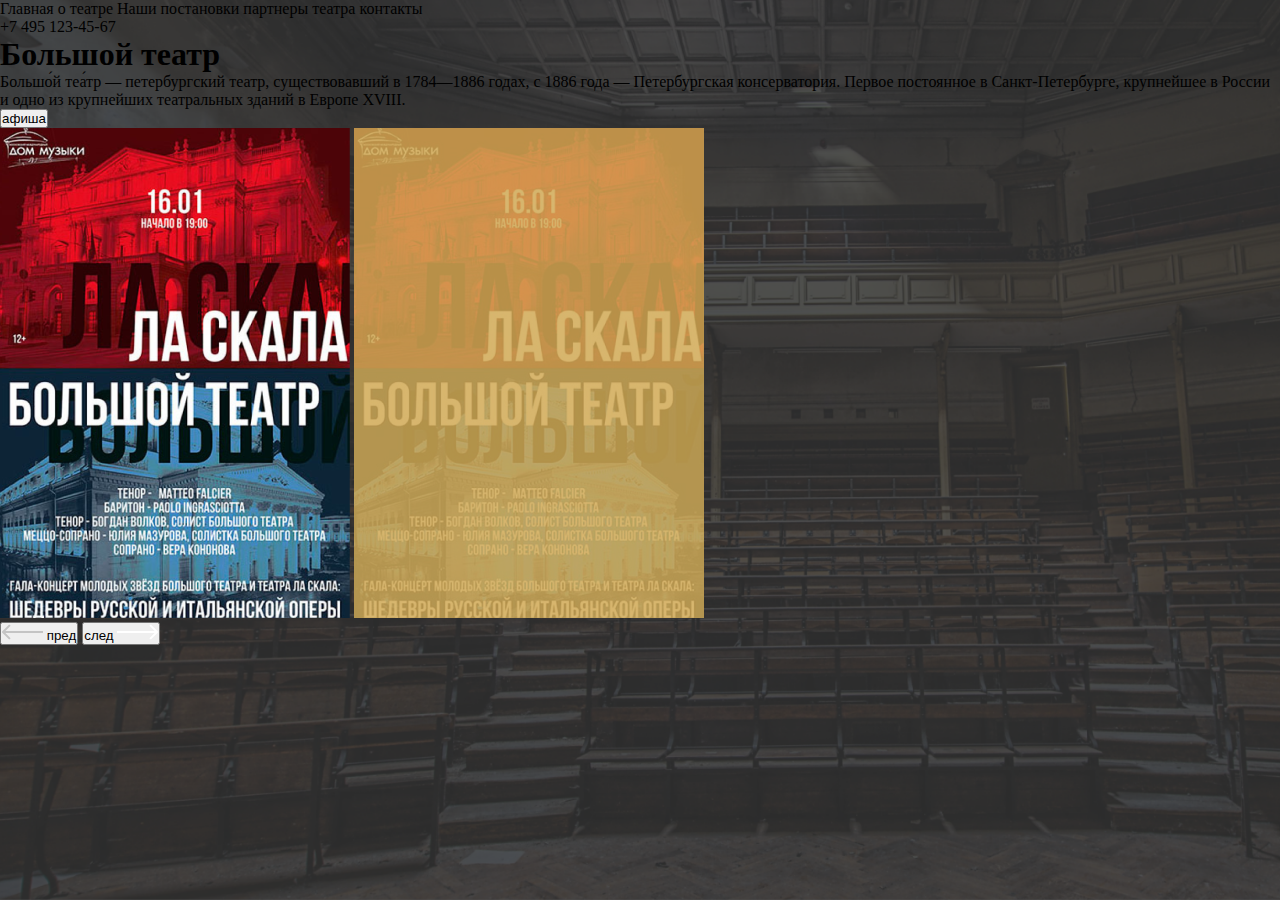
==== index.html @ 5b493afe "Started work on site on landing page" ====
<!DOCTYPE html>
<html lang="en">

<head>
    <meta charset="UTF-8">
    <meta http-equiv="X-UA-Compatible" content="IE=edge">
    <meta name="viewport" content="width=device-width, initial-scale=1.0">
    <title>Bolshoi Theatre</title>
    <link rel="stylesheet" href="style.css">
</head>

<body>
    <main class="landing">
        <!-- <aside>trasufx</aside> -->
        <header class="landing__header">
            <div class="menu">
                <a href="#" class="menu__link">Главная</a>
                <a href="#" class="menu__link">о театре</a>
                <a href="#" class="menu__link">Наши постановки</a>
                <a href="#" class="menu__link">партнеры театра</a>
                <a href="#" class="menu__link">контакты</a>
            </div>
            <div class="phone">+7 495 123-45-67</div>
        </header>
        <section class="landing__content">
            <div class="landing__about">
                <h1 class="landing__title">Большой театр</h1>
                <p class="landing__text">Большо́й теа́тр — петербургский театр, существовавший в 1784—1886 годах, с 1886
                    года — Петербургская консерватория. Первое постоянное в Санкт-Петербурге, крупнейшее в России и одно
                    из крупнейших театральных зданий в Европе XVIII.</p>
                <button class="landing__button">афиша</button>
            </div>
            <div class="landing__slider">
                <img src="img/landing/broshure.png" alt="Изображена брошюра или анонс оперы" class="landing__broshure">
                <img src="img/landing/broshure__back.png"
                    alt="Задний фон брошюры в заливке желтого цвета, видно только правый и нижний край изображения"
                    class="landing__broshure-back">
                <div class="landing__pagination">
                    <button class="landing__pagination_left"><svg width="41" height="16" viewBox="0 0 41 16" fill="none" xmlns="http://www.w3.org/2000/svg">
                        <path d="M0.292892 7.2929C-0.0976296 7.68342 -0.0976295 8.31659 0.292893 8.70711L6.65685 15.0711C7.04738 15.4616 7.68054 15.4616 8.07107 15.0711C8.46159 14.6805 8.46159 14.0474 8.07107 13.6569L2.41422 8L8.07107 2.34315C8.46159 1.95262 8.46159 1.31946 8.07107 0.928935C7.68054 0.538411 7.04738 0.538411 6.65685 0.928935L0.292892 7.2929ZM41 7L1 7L1 9L41 9L41 7Z" fill="#C4C4C4"/>
                        </svg> пред
                        </button>
                    <button class="landing__pagination_right"> след <svg width="41" height="16" viewBox="0 0 41 16" fill="none" xmlns="http://www.w3.org/2000/svg">
                        <path d="M40.7071 8.70711C41.0976 8.31659 41.0976 7.68342 40.7071 7.2929L34.3431 0.928938C33.9526 0.538414 33.3195 0.538414 32.9289 0.928938C32.5384 1.31946 32.5384 1.95263 32.9289 2.34315L38.5858 8.00001L32.9289 13.6569C32.5384 14.0474 32.5384 14.6805 32.9289 15.0711C33.3195 15.4616 33.9526 15.4616 34.3431 15.0711L40.7071 8.70711ZM-1.74846e-07 9L40 9.00001L40 7.00001L1.74846e-07 7L-1.74846e-07 9Z" fill="white"/>
                        </svg>
                        </button>
                </div>
            </div>
        </section>
    </main>
</body>

</html>
---- style.css ----
* {
  margin: 0;
  padding: 0;
}

a {
  color: unset;
  text-decoration: none;
}

.landing {
  background-image: url(img/landing/background.png);
  background-repeat: no-repeat;
  background-size: cover;
  height: 100vh;
}/*# sourceMappingURL=style.css.map */
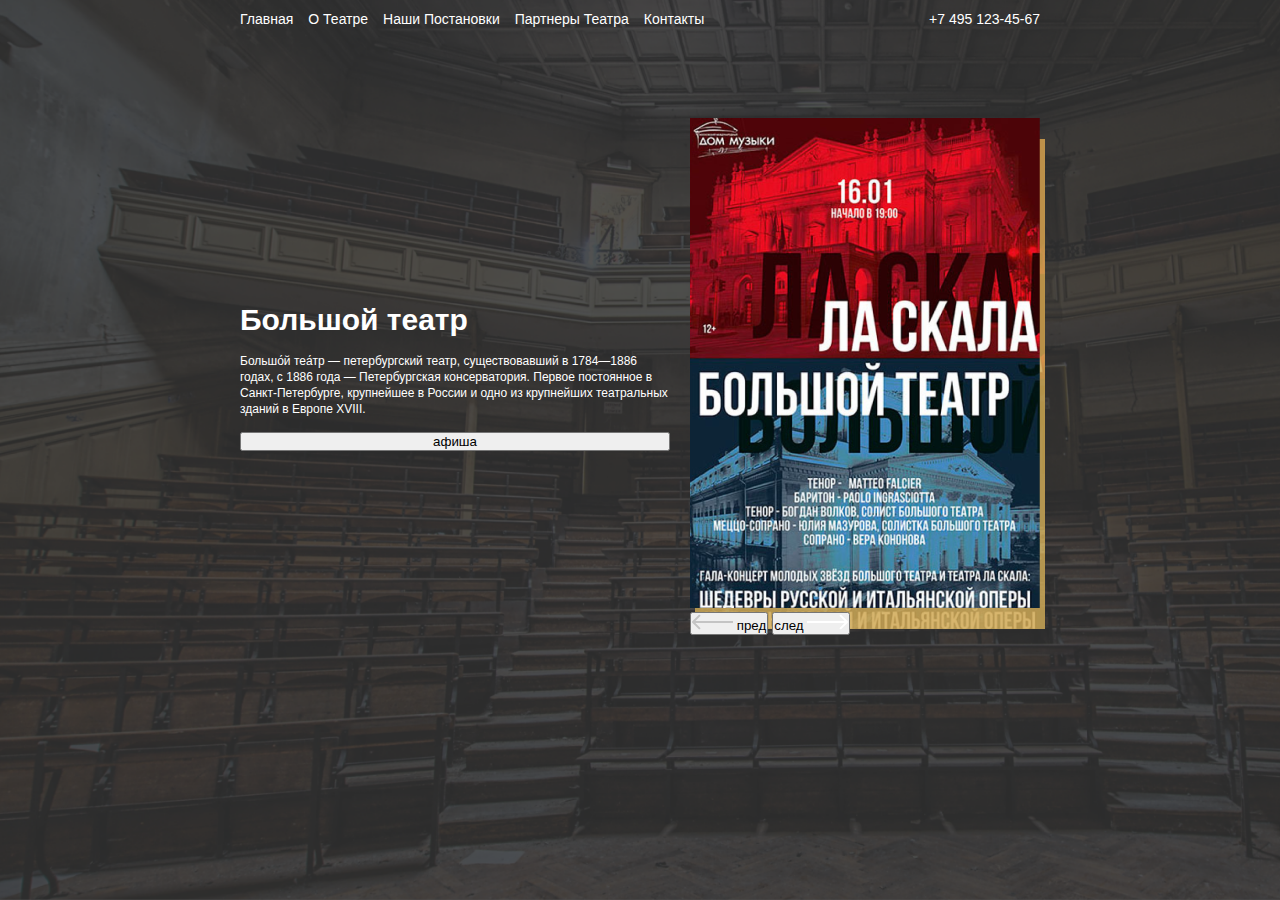
==== commit 5d3847f7: "Worked on plane" ====
--- a/index.html
+++ b/index.html
@@ -12,7 +12,7 @@
 <body>
     <main class="landing">
         <!-- <aside>trasufx</aside> -->
-        <header class="landing__header">
+        <header class="landing__header center">
             <div class="menu">
                 <a href="#" class="menu__link">Главная</a>
                 <a href="#" class="menu__link">о театре</a>
@@ -22,7 +22,7 @@
             </div>
             <div class="phone">+7 495 123-45-67</div>
         </header>
-        <section class="landing__content">
+        <section class="landing__content center">
             <div class="landing__about">
                 <h1 class="landing__title">Большой театр</h1>
                 <p class="landing__text">Большо́й теа́тр — петербургский театр, существовавший в 1784—1886 годах, с 1886
--- a/style.css
+++ b/style.css
@@ -8,9 +8,75 @@
   text-decoration: none;
 }
 
+.center {
+  padding-left: calc(50% - 400px);
+  padding-right: calc(50% - 400px);
+}
+
 .landing {
   background-image: url(img/landing/background.png);
   background-repeat: no-repeat;
   background-size: cover;
   height: 100vh;
+}
+.landing__header {
+  display: flex;
+  flex-direction: row;
+  justify-content: space-between;
+  padding-top: 10px;
+}
+.landing__content {
+  display: flex;
+  flex-direction: row;
+  padding-top: 10vh;
+  justify-content: space-around;
+  align-items: center;
+  gap: 20px;
+}
+.landing__about {
+  display: flex;
+  flex-direction: column;
+  gap: 15px;
+}
+.landing__title {
+  font-family: "Segoe UI", Tahoma, Geneva, Verdana, sans-serif;
+  font-size: 30px;
+  line-height: 36px;
+  color: #FFFFFF;
+}
+.landing__text {
+  font-family: "Segoe UI", Tahoma, Geneva, Verdana, sans-serif;
+  font-size: 12px;
+  line-height: 16px;
+  color: #FFFFFF;
+}
+.landing__slider {
+  position: relative;
+  z-index: 1;
+}
+.landing__broshure-back {
+  position: absolute;
+  top: 4%;
+  left: 1.5%;
+  z-index: -1;
+}
+
+.menu {
+  display: flex;
+  flex-direction: row;
+  gap: 15px;
+}
+.menu__link {
+  font-family: "Segoe UI", Tahoma, Geneva, Verdana, sans-serif;
+  font-size: 14px;
+  line-height: 18px;
+  color: #FFFFFF;
+  text-transform: capitalize;
+}
+
+.phone {
+  font-family: "Segoe UI", Tahoma, Geneva, Verdana, sans-serif;
+  font-size: 14px;
+  line-height: 18px;
+  color: #FFFFFF;
 }/*# sourceMappingURL=style.css.map */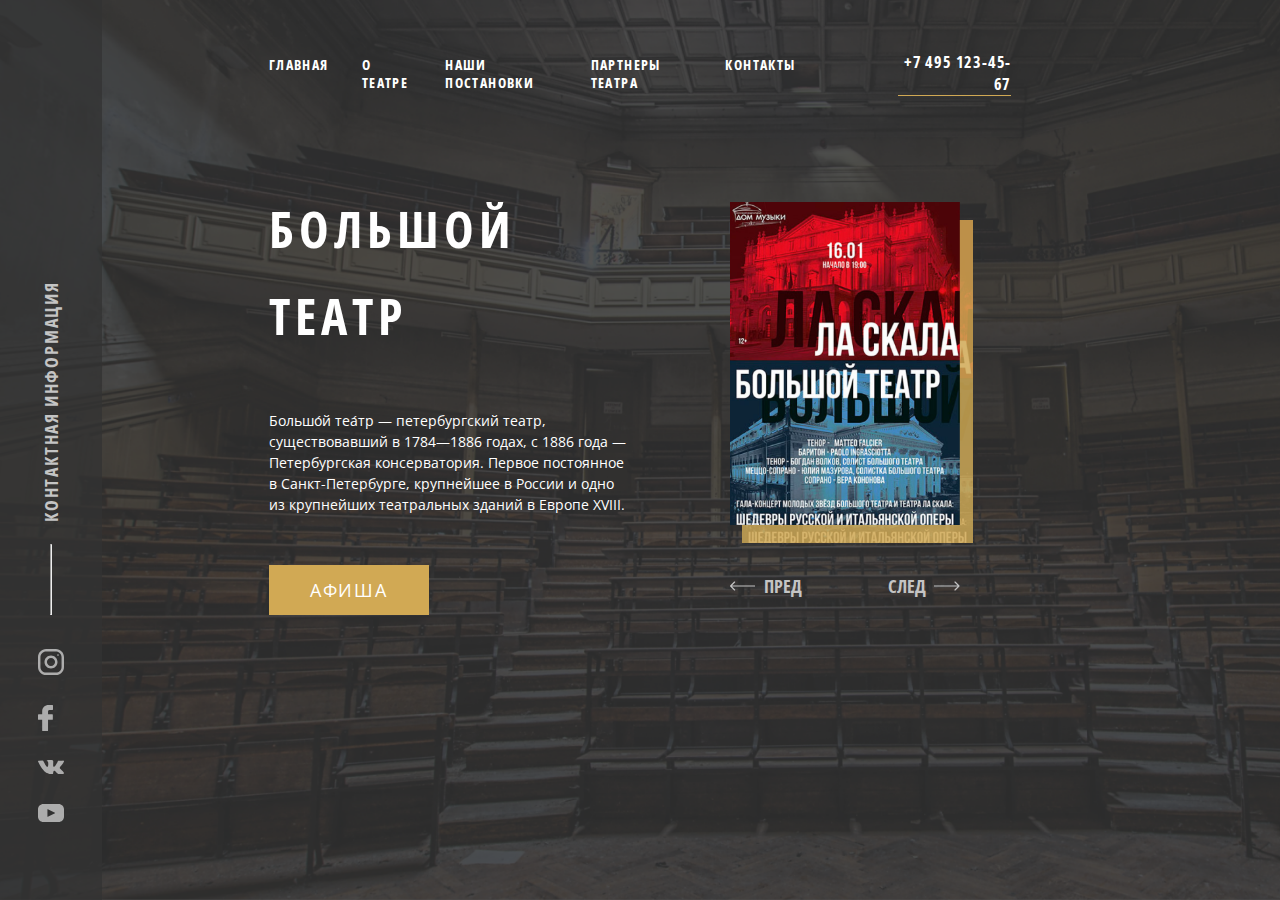
==== commit 507296ad: "Landing is done" ====
--- a/index.html
+++ b/index.html
@@ -7,46 +7,106 @@
     <meta name="viewport" content="width=device-width, initial-scale=1.0">
     <title>Bolshoi Theatre</title>
     <link rel="stylesheet" href="style.css">
+    <link rel="stylesheet" href="fonts/stylesheet.css">
 </head>
 
 <body>
     <main class="landing">
-        <!-- <aside>trasufx</aside> -->
-        <header class="landing__header center">
-            <div class="menu">
-                <a href="#" class="menu__link">Главная</a>
-                <a href="#" class="menu__link">о театре</a>
-                <a href="#" class="menu__link">Наши постановки</a>
-                <a href="#" class="menu__link">партнеры театра</a>
-                <a href="#" class="menu__link">контакты</a>
+        <aside class="landing__panel">
+            <div class="landing__aside-content">
+                <div class="landing__social">
+                    <a href="#" class="landing__network"><svg width="26" height="18" viewBox="0 0 26 18" fill="none"
+                            xmlns="http://www.w3.org/2000/svg">
+                            <path
+                                d="M20.6001 0H5.39987C2.4176 0 0 2.36527 0 5.28298V12.717C0 15.6347 2.4176 18 5.39987 18H20.6001C23.5824 18 26 15.6347 26 12.717V5.28298C26 2.36527 23.5824 0 20.6001 0ZM16.9482 9.36169L9.83858 12.6792C9.64914 12.7676 9.43031 12.6324 9.43031 12.4271V5.5848C9.43031 5.37656 9.65489 5.24159 9.84473 5.33573L16.9544 8.86056C17.1658 8.96535 17.1621 9.26193 16.9482 9.36169Z"
+                                fill="white" fill-opacity="0.6" />
+                        </svg>
+                    </a>
+                    <a href="#" class="landing__network"><svg width="26" height="14" viewBox="0 0 26 14" fill="none"
+                            xmlns="http://www.w3.org/2000/svg">
+                            <path
+                                d="M25.8621 12.6435C25.8306 12.5795 25.8013 12.5264 25.774 12.4838C25.3229 11.7171 24.4609 10.7759 23.1884 9.66014L23.1615 9.63459L23.1481 9.62206L23.1345 9.60922H23.1208C22.5433 9.08965 22.1776 8.7403 22.0245 8.56144C21.7442 8.22073 21.6815 7.87586 21.8346 7.52642C21.9428 7.26241 22.3492 6.70485 23.053 5.85298C23.4231 5.40152 23.7163 5.03968 23.9328 4.76708C25.4942 2.80801 26.1711 1.55614 25.9634 1.01098L25.8828 0.883578C25.8286 0.80688 25.6887 0.736714 25.4634 0.672725C25.2375 0.608869 24.9488 0.598309 24.5967 0.640865L20.6981 0.666281C20.635 0.64516 20.5448 0.647129 20.4273 0.672725C20.31 0.698321 20.2513 0.711164 20.2513 0.711164L20.1834 0.743158L20.1295 0.781597C20.0844 0.807014 20.0348 0.851717 19.9806 0.915617C19.9267 0.979294 19.8816 1.05402 19.8455 1.13918C19.4211 2.16977 18.9385 3.12796 18.3969 4.0137C18.063 4.54186 17.7563 4.99959 17.4762 5.38715C17.1965 5.77458 16.9619 6.06003 16.7725 6.243C16.5828 6.42616 16.4117 6.57289 16.2579 6.68373C16.1045 6.79461 15.9873 6.84146 15.9062 6.82432C15.8249 6.80719 15.7483 6.79018 15.6758 6.77318C15.5495 6.69648 15.448 6.59217 15.3714 6.46017C15.2945 6.32816 15.2427 6.16201 15.2156 5.96185C15.1887 5.76156 15.1728 5.58928 15.1682 5.44443C15.164 5.29976 15.1659 5.09513 15.1751 4.83111C15.1845 4.56697 15.1887 4.38824 15.1887 4.29454C15.1887 3.97083 15.1954 3.61952 15.2088 3.2405C15.2225 2.86148 15.2335 2.56118 15.2428 2.33995C15.252 2.11849 15.2562 1.88419 15.2562 1.63718C15.2562 1.39017 15.2403 1.19646 15.2088 1.05586C15.1777 0.915438 15.13 0.779136 15.067 0.646995C15.0037 0.514988 14.9111 0.412873 14.7895 0.340381C14.6677 0.267979 14.5163 0.210523 14.3361 0.167833C13.8577 0.0656732 13.2486 0.0104095 12.5084 0.00181783C10.8299 -0.0151864 9.75134 0.0871074 9.27303 0.308565C9.08351 0.402133 8.91202 0.529978 8.75868 0.691698C8.59619 0.879147 8.57353 0.981442 8.69083 0.998267C9.23239 1.07483 9.61578 1.25798 9.84143 1.54755L9.92274 1.70099C9.98599 1.8117 10.0491 2.00769 10.1124 2.28871C10.1755 2.56973 10.2162 2.88059 10.2341 3.22112C10.2792 3.84299 10.2792 4.37531 10.2341 4.81814C10.1889 5.26114 10.1463 5.60602 10.1055 5.85302C10.0648 6.10003 10.0039 6.30019 9.92274 6.45345C9.84143 6.60676 9.78733 6.70046 9.76021 6.73447C9.73314 6.76848 9.71057 6.78991 9.69264 6.79833C9.57534 6.84075 9.45334 6.86236 9.32708 6.86236C9.20063 6.86236 9.04729 6.80267 8.86683 6.68337C8.68642 6.56407 8.49918 6.4002 8.30511 6.1915C8.11105 5.98275 7.89218 5.69104 7.64843 5.31632C7.40486 4.9416 7.15214 4.49873 6.89042 3.9877L6.67388 3.6171C6.53851 3.37868 6.35359 3.03153 6.11894 2.57595C5.88415 2.12019 5.67661 1.67933 5.4962 1.25346C5.42409 1.07461 5.31575 0.938439 5.17137 0.844737L5.10361 0.806298C5.05857 0.772289 4.98626 0.736177 4.88707 0.697694C4.78774 0.659256 4.68409 0.631691 4.57571 0.614731L0.866541 0.640148C0.487513 0.640148 0.230338 0.721187 0.0949232 0.88304L0.0407288 0.959604C0.0136553 1.00225 0 1.07036 0 1.1641C0 1.25781 0.0270735 1.37281 0.0812679 1.50898C0.622738 2.71001 1.21157 3.86832 1.84778 4.98406C2.48398 6.09981 3.03683 6.99857 3.50599 7.67955C3.97525 8.36102 4.45357 9.00418 4.94094 9.60873C5.42831 10.2135 5.75091 10.6011 5.90875 10.7713C6.06679 10.9419 6.19092 11.0694 6.28115 11.1546L6.61964 11.4612C6.83622 11.6656 7.15428 11.9105 7.57394 12.1957C7.9937 12.4812 8.4584 12.7622 8.9683 13.0392C9.47828 13.3158 10.0716 13.5415 10.7485 13.7161C11.4253 13.8908 12.0841 13.961 12.7249 13.9271H14.2817C14.5975 13.9014 14.8367 13.8077 14.9992 13.646L15.0531 13.5819C15.0893 13.5311 15.1232 13.4521 15.1545 13.3459C15.1862 13.2394 15.2019 13.1221 15.2019 12.9945C15.1927 12.6284 15.2222 12.2984 15.2897 12.0045C15.3572 11.7108 15.4341 11.4894 15.5201 11.3402C15.6061 11.1912 15.7031 11.0655 15.8111 10.9635C15.9193 10.8614 15.9964 10.7995 16.0416 10.7782C16.0865 10.7567 16.1224 10.7422 16.1495 10.7335C16.3661 10.6654 16.621 10.7313 16.9146 10.9317C17.2079 11.1318 17.4831 11.379 17.7404 11.6727C17.9977 11.9667 18.3067 12.2965 18.6676 12.6627C19.0288 13.029 19.3446 13.3013 19.6152 13.4804L19.8858 13.6337C20.0666 13.736 20.3012 13.8297 20.5901 13.9149C20.8784 14 21.131 14.0213 21.3479 13.9787L24.8133 13.9277C25.1561 13.9277 25.4228 13.8742 25.612 13.7679C25.8015 13.6614 25.9141 13.5441 25.9504 13.4166C25.9867 13.2888 25.9886 13.144 25.9573 12.982C25.9252 12.8204 25.8936 12.7074 25.8621 12.6435Z"
+                                fill="white" fill-opacity="0.6" />
+                        </svg>
+                    </a>
+                    <a href="#" class="landing__network"><svg width="15" height="26" viewBox="0 0 15 26" fill="none"
+                            xmlns="http://www.w3.org/2000/svg">
+                            <path
+                                d="M14.4351 0.00540974L10.8373 0C6.7953 0 4.18317 2.51147 4.18317 6.39863V9.34883H0.565722C0.253132 9.34883 0 9.58632 0 9.87926V14.1538C0 14.4467 0.253421 14.6839 0.565722 14.6839H4.18317V25.4698C4.18317 25.7628 4.4363 26 4.74889 26H9.46863C9.78122 26 10.0343 25.7625 10.0343 25.4698V14.6839H14.264C14.5766 14.6839 14.8297 14.4467 14.8297 14.1538L14.8314 9.87926C14.8314 9.73861 14.7717 9.6039 14.6658 9.50436C14.5598 9.40483 14.4155 9.34883 14.2654 9.34883H10.0343V6.84791C10.0343 5.64587 10.34 5.03565 12.0109 5.03565L14.4346 5.03484C14.7469 5.03484 15 4.79735 15 4.50469V0.535564C15 0.243168 14.7472 0.00595071 14.4351 0.00540974Z"
+                                fill="white" fill-opacity="0.6" />
+                        </svg>
+                    </a>
+                    <a href="#" class="landing__network"><svg width="26" height="26" viewBox="0 0 26 26" fill="none"
+                            xmlns="http://www.w3.org/2000/svg">
+                            <g clip-path="url(#clip0_94482_34)">
+                                <path
+                                    d="M17.875 0H8.125C3.63838 0 0 3.63838 0 8.125V17.875C0 22.3616 3.63838 26 8.125 26H17.875C22.3616 26 26 22.3616 26 17.875V8.125C26 3.63838 22.3616 0 17.875 0ZM23.5625 17.875C23.5625 21.0112 21.0112 23.5625 17.875 23.5625H8.125C4.98875 23.5625 2.4375 21.0112 2.4375 17.875V8.125C2.4375 4.98875 4.98875 2.4375 8.125 2.4375H17.875C21.0112 2.4375 23.5625 4.98875 23.5625 8.125V17.875Z"
+                                    fill="#FFFFFF" fill-opacity="0.6" />
+                                <path
+                                    d="M13 6.5C9.41037 6.5 6.5 9.41037 6.5 13C6.5 16.5896 9.41037 19.5 13 19.5C16.5896 19.5 19.5 16.5896 19.5 13C19.5 9.41037 16.5896 6.5 13 6.5ZM13 17.0625C10.7607 17.0625 8.9375 15.2393 8.9375 13C8.9375 10.7591 10.7607 8.9375 13 8.9375C15.2393 8.9375 17.0625 10.7591 17.0625 13C17.0625 15.2393 15.2393 17.0625 13 17.0625Z"
+                                    fill="#FFFFFF" fill-opacity="0.6" />
+                                <path
+                                    d="M19.9853 6.87891C20.4636 6.87891 20.8514 6.49114 20.8514 6.01279C20.8514 5.53444 20.4636 5.14667 19.9853 5.14667C19.5069 5.14667 19.1191 5.53444 19.1191 6.01279C19.1191 6.49114 19.5069 6.87891 19.9853 6.87891Z"
+                                    fill="#FFFFFF" fill-opacity="0.6" />
+                            </g>
+                            <defs>
+                                <clipPath id="clip0_94482_34">
+                                    <rect width="26" height="26" fill="white" />
+                                </clipPath>
+                            </defs>
+                        </svg>
+                    </a>
+                </div>
+                <hr class="landing__line">
+                <p class="landing__aside-text">контактная информация</p>
             </div>
-            <div class="phone">+7 495 123-45-67</div>
-        </header>
-        <section class="landing__content center">
-            <div class="landing__about">
-                <h1 class="landing__title">Большой театр</h1>
-                <p class="landing__text">Большо́й теа́тр — петербургский театр, существовавший в 1784—1886 годах, с 1886
-                    года — Петербургская консерватория. Первое постоянное в Санкт-Петербурге, крупнейшее в России и одно
-                    из крупнейших театральных зданий в Европе XVIII.</p>
-                <button class="landing__button">афиша</button>
-            </div>
-            <div class="landing__slider">
-                <img src="img/landing/broshure.png" alt="Изображена брошюра или анонс оперы" class="landing__broshure">
-                <img src="img/landing/broshure__back.png"
-                    alt="Задний фон брошюры в заливке желтого цвета, видно только правый и нижний край изображения"
-                    class="landing__broshure-back">
-                <div class="landing__pagination">
-                    <button class="landing__pagination_left"><svg width="41" height="16" viewBox="0 0 41 16" fill="none" xmlns="http://www.w3.org/2000/svg">
-                        <path d="M0.292892 7.2929C-0.0976296 7.68342 -0.0976295 8.31659 0.292893 8.70711L6.65685 15.0711C7.04738 15.4616 7.68054 15.4616 8.07107 15.0711C8.46159 14.6805 8.46159 14.0474 8.07107 13.6569L2.41422 8L8.07107 2.34315C8.46159 1.95262 8.46159 1.31946 8.07107 0.928935C7.68054 0.538411 7.04738 0.538411 6.65685 0.928935L0.292892 7.2929ZM41 7L1 7L1 9L41 9L41 7Z" fill="#C4C4C4"/>
-                        </svg> пред
+        </aside>
+        <div class="landing__box center">
+            <header class="landing__header">
+                <div class="menu">
+                    <a href="#" class="menu__link">Главная</a>
+                    <a href="#" class="menu__link">о театре</a>
+                    <a href="#" class="menu__link">Наши постановки</a>
+                    <a href="#" class="menu__link">партнеры театра</a>
+                    <a href="#" class="menu__link">контакты</a>
+                </div>
+                <div class="phone">+7 495 123-45-67</div>
+            </header>
+            <section class="landing__content center__content">
+                <div class="landing__about">
+                    <h1 class="landing__title">Большой театр</h1>
+                    <p class="landing__text">Большо́й теа́тр — петербургский театр, существовавший в 1784—1886 годах, с
+                        1886
+                        года — Петербургская консерватория. Первое постоянное в Санкт-Петербурге, крупнейшее в России и
+                        одно
+                        из крупнейших театральных зданий в Европе XVIII.</p>
+                    <button class="landing__button">афиша</button>
+                </div>
+                <div class="landing__slider">
+                    <img src="img/landing/broshure.png" alt="Изображена брошюра или анонс оперы"
+                        class="landing__broshure">
+                    <img src="img/landing/broshure__back.png"
+                        alt="Задний фон брошюры в заливке желтого цвета, видно только правый и нижний край изображения"
+                        class="landing__broshure-back">
+                    <div class="landing__pagination">
+                        <button class="landing__pagination_left"><svg width="41" height="16" viewBox="0 0 41 16"
+                                fill="none" xmlns="http://www.w3.org/2000/svg">
+                                <path
+                                    d="M0.292892 7.2929C-0.0976296 7.68342 -0.0976295 8.31659 0.292893 8.70711L6.65685 15.0711C7.04738 15.4616 7.68054 15.4616 8.07107 15.0711C8.46159 14.6805 8.46159 14.0474 8.07107 13.6569L2.41422 8L8.07107 2.34315C8.46159 1.95262 8.46159 1.31946 8.07107 0.928935C7.68054 0.538411 7.04738 0.538411 6.65685 0.928935L0.292892 7.2929ZM41 7L1 7L1 9L41 9L41 7Z"
+                                    fill="#C4C4C4" />
+                            </svg> пред
                         </button>
-                    <button class="landing__pagination_right"> след <svg width="41" height="16" viewBox="0 0 41 16" fill="none" xmlns="http://www.w3.org/2000/svg">
-                        <path d="M40.7071 8.70711C41.0976 8.31659 41.0976 7.68342 40.7071 7.2929L34.3431 0.928938C33.9526 0.538414 33.3195 0.538414 32.9289 0.928938C32.5384 1.31946 32.5384 1.95263 32.9289 2.34315L38.5858 8.00001L32.9289 13.6569C32.5384 14.0474 32.5384 14.6805 32.9289 15.0711C33.3195 15.4616 33.9526 15.4616 34.3431 15.0711L40.7071 8.70711ZM-1.74846e-07 9L40 9.00001L40 7.00001L1.74846e-07 7L-1.74846e-07 9Z" fill="white"/>
-                        </svg>
+                        <button class="landing__pagination_right"> след <svg width="41" height="16" viewBox="0 0 41 16"
+                                fill="none" xmlns="http://www.w3.org/2000/svg">
+                                <path
+                                    d="M40.7071 8.70711C41.0976 8.31659 41.0976 7.68342 40.7071 7.2929L34.3431 0.928938C33.9526 0.538414 33.3195 0.538414 32.9289 0.928938C32.5384 1.31946 32.5384 1.95263 32.9289 2.34315L38.5858 8.00001L32.9289 13.6569C32.5384 14.0474 32.5384 14.6805 32.9289 15.0711C33.3195 15.4616 33.9526 15.4616 34.3431 15.0711L40.7071 8.70711ZM-1.74846e-07 9L40 9.00001L40 7.00001L1.74846e-07 7L-1.74846e-07 9Z"
+                                    fill="#C4C4C4" />
+                            </svg>
                         </button>
+                    </div>
                 </div>
-            </div>
-        </section>
+            </section>
+        </div>
     </main>
 </body>
 
--- a/style.css
+++ b/style.css
@@ -9,8 +9,11 @@
 }
 
 .center {
-  padding-left: calc(50% - 400px);
-  padding-right: calc(50% - 400px);
+  padding-left: 13vw;
+  padding-right: 21vw;
+}
+.center__content {
+  padding-right: 4vw;
 }
 
 .landing {
@@ -18,65 +21,169 @@
   background-repeat: no-repeat;
   background-size: cover;
   height: 100vh;
+  display: flex;
+  flex-direction: row;
+}
+.landing__panel {
+  width: 8vw;
+  background: rgba(51, 51, 51, 0.75);
+  display: flex;
+  flex-direction: column;
+  justify-content: flex-end;
+  padding-bottom: 8.2vh;
+}
+.landing__aside-content {
+  display: flex;
+  flex-direction: column-reverse;
+  align-items: center;
+  gap: 3.8vh;
+}
+.landing__social {
+  display: flex;
+  flex-direction: column-reverse;
+  gap: 2.87vh;
+}
+.landing__line {
+  min-height: 7.65vh;
+}
+.landing__aside-text {
+  transform: rotate(-90deg);
+  min-width: -moz-max-content;
+  min-width: max-content;
+  padding-left: 15vw;
+  font-family: "Open Sans Condensed";
+  font-size: 18px;
+  line-height: 25px;
+  color: #C4C4C4;
+  text-transform: uppercase;
+  letter-spacing: 0.1em;
 }
 .landing__header {
   display: flex;
   flex-direction: row;
-  justify-content: space-between;
-  padding-top: 10px;
+  gap: 8vw;
+  padding-top: 51px;
+  align-items: center;
 }
 .landing__content {
   display: flex;
   flex-direction: row;
   padding-top: 10vh;
-  justify-content: space-around;
+  justify-content: space-between;
   align-items: center;
   gap: 20px;
 }
 .landing__about {
   display: flex;
   flex-direction: column;
-  gap: 15px;
+  gap: 50px;
+  max-width: 28.125vw;
 }
 .landing__title {
-  font-family: "Segoe UI", Tahoma, Geneva, Verdana, sans-serif;
-  font-size: 30px;
-  line-height: 36px;
+  font-family: "Open Sans Condensed";
+  font-size: 50px;
+  line-height: 87px;
+  color: #FFFFFF;
+  text-transform: uppercase;
+  letter-spacing: 0.1em;
+}
+.landing__text {
+  font-family: "Open Sans";
+  font-size: 14px;
+  line-height: 21px;
   color: #FFFFFF;
 }
-.landing__text {
-  font-family: "Segoe UI", Tahoma, Geneva, Verdana, sans-serif;
-  font-size: 12px;
-  line-height: 16px;
+.landing__button {
+  font-family: "Open Sans";
+  font-size: 18px;
+  line-height: 25px;
   color: #FFFFFF;
+  text-transform: uppercase;
+  display: flex;
+  justify-content: center;
+  align-items: center;
+  background-color: #D1A954;
+  border: none;
+  max-width: 160px;
+  min-height: 50px;
+  letter-spacing: 0.1em;
 }
 .landing__slider {
   position: relative;
   z-index: 1;
+  max-width: 19vw;
+}
+.landing__broshure {
+  max-width: 18vw;
 }
 .landing__broshure-back {
+  max-width: 18vw;
   position: absolute;
-  top: 4%;
-  left: 1.5%;
+  top: 2vh;
+  left: 1vw;
   z-index: -1;
+}
+.landing__pagination {
+  display: flex;
+  flex-direction: row;
+  justify-content: space-between;
+  padding-top: 5vh;
+}
+.landing__pagination_left {
+  min-width: 5.625vw;
+  background: none;
+  border: none;
+  font-family: "Open Sans Condensed";
+  font-size: 18px;
+  line-height: 25px;
+  color: #C4C4C4;
+  text-transform: uppercase;
+  display: flex;
+  flex-direction: row;
+  justify-content: space-between;
+  align-items: center;
+}
+.landing__pagination_left svg {
+  width: 2vw;
+}
+.landing__pagination_right {
+  min-width: 5.625vw;
+  background: none;
+  border: none;
+  font-family: "Open Sans Condensed";
+  font-size: 18px;
+  line-height: 25px;
+  color: #C4C4C4;
+  text-transform: uppercase;
+  display: flex;
+  flex-direction: row;
+  justify-content: space-between;
+  align-items: center;
+}
+.landing__pagination_right svg {
+  width: 2vw;
 }
 
 .menu {
   display: flex;
   flex-direction: row;
-  gap: 15px;
+  gap: 2.6vw;
 }
 .menu__link {
-  font-family: "Segoe UI", Tahoma, Geneva, Verdana, sans-serif;
+  font-family: "Open Sans Condensed";
   font-size: 14px;
   line-height: 18px;
   color: #FFFFFF;
-  text-transform: capitalize;
+  text-transform: uppercase;
+  letter-spacing: 0.1em;
 }
 
 .phone {
-  font-family: "Segoe UI", Tahoma, Geneva, Verdana, sans-serif;
-  font-size: 14px;
-  line-height: 18px;
+  font-family: "Open Sans Condensed";
+  font-size: 16px;
+  line-height: 22px;
   color: #FFFFFF;
+  text-align: right;
+  letter-spacing: 0.05em;
+  border-bottom: solid #D1A954 1px;
 }/*# sourceMappingURL=style.css.map */--- a/fonts/stylesheet.css
+++ b/fonts/stylesheet.css
@@ -0,0 +1,16 @@
+@font-face {
+    font-family: 'Open Sans Condensed';
+    src: url('OpenSansCondensed-Bold.woff2') format('woff2');
+    font-weight: bold;
+    font-style: normal;
+    font-display: swap;
+}
+
+@font-face {
+    font-family: 'Open Sans';
+    src: url('OpenSans-Regular.woff2') format('woff2');
+    font-weight: normal;
+    font-style: normal;
+    font-display: swap;
+}
+
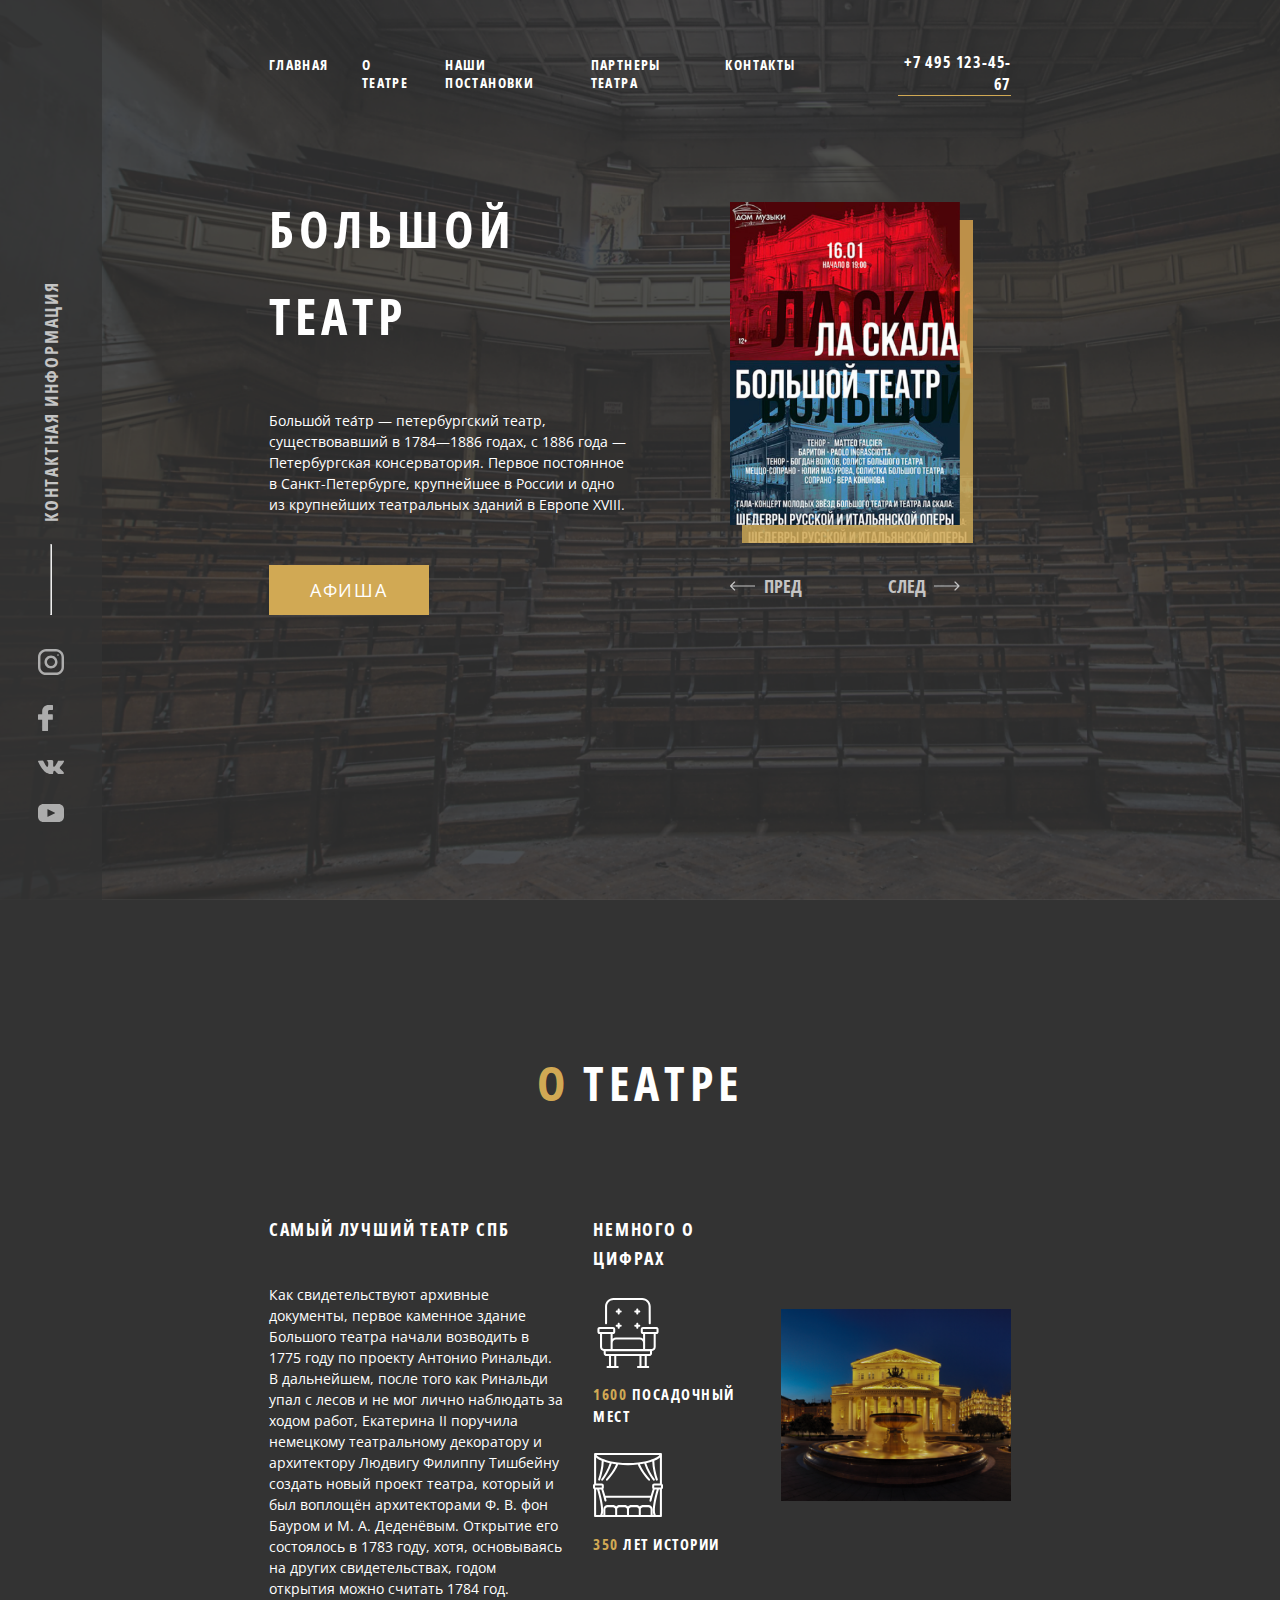
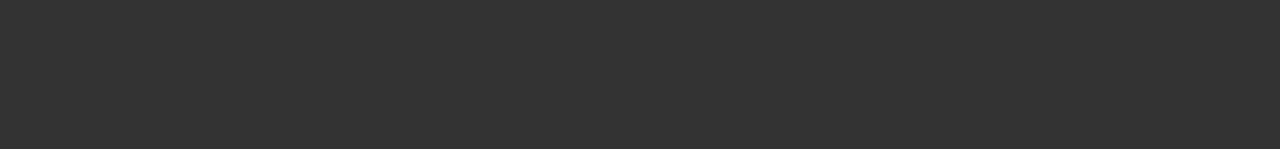
==== commit c279aa95: "первая часть контента готова" ====
--- a/index.html
+++ b/index.html
@@ -108,6 +108,76 @@
             </section>
         </div>
     </main>
+    <div class="background">
+        <div class="about-theatre center-content">
+            <h2 class="about-theatre__title"> <span class="gold-text">о </span>театре</h2>
+            <div class="about-theatre__content">
+                <div class="about-theatre__left">
+                    <h4 class="about-theatre__subtitle">Самый лучший театр СПБ</h4>
+                    <p class="about-theatre__text">Как свидетельствуют архивные документы, первое каменное здание
+                        Большого театра начали возводить в 1775 году по проекту Антонио Ринальди. В дальнейшем, после
+                        того как Ринальди упал с лесов и не мог лично наблюдать за ходом работ, Екатерина II поручила
+                        немецкому театральному декоратору и архитектору Людвигу Филиппу Тишбейну создать новый проект
+                        театра, который и был воплощён архитекторами Ф. В. фон Бауром и М. А. Деденёвым. Открытие его
+                        состоялось в 1783 году, хотя, основываясь на других свидетельствах, годом открытия можно считать
+                        1784 год.</p>
+                </div>
+                <div class="about-theatre__middle">
+                    <h4 class="about-theatre__subtitle">немного о цифрах</h4>
+                    <div class="about-theatre__box">
+                        <svg width="70" height="70" viewBox="0 0 70 70" fill="none" xmlns="http://www.w3.org/2000/svg">
+                            <path
+                                d="M27.6673 12.5379H26.7229V11.5936C26.7229 11.0271 26.2637 10.5677 25.697 10.5677C25.1303 10.5677 24.6711 11.0271 24.6711 11.5936V12.5379H23.7267C23.16 12.5379 22.7008 12.9973 22.7008 13.5639C22.7008 14.1304 23.16 14.5898 23.7267 14.5898H24.6711V15.5343C24.6711 16.1008 25.1303 16.5602 25.697 16.5602C26.2637 16.5602 26.7229 16.1008 26.7229 15.5343V14.5898H27.6673C28.234 14.5898 28.6932 14.1304 28.6932 13.5639C28.6932 12.9973 28.234 12.5379 27.6673 12.5379Z"
+                                fill="white" />
+                            <path
+                                d="M46.2719 12.5379H45.3276V11.5936C45.3276 11.0271 44.8683 10.5677 44.3016 10.5677C43.7349 10.5677 43.2757 11.0271 43.2757 11.5936V12.5379H42.3314C41.7647 12.5379 41.3054 12.9973 41.3054 13.5639C41.3054 14.1304 41.7647 14.5898 42.3314 14.5898H43.2757V15.5343C43.2757 16.1008 43.7349 16.5602 44.3016 16.5602C44.8683 16.5602 45.3276 16.1008 45.3276 15.5343V14.5898H46.2719C46.8386 14.5898 47.2978 14.1304 47.2978 13.5639C47.2978 12.9973 46.8386 12.5379 46.2719 12.5379Z"
+                                fill="white" />
+                            <path
+                                d="M27.6673 26.6295H26.7229V25.6852C26.7229 25.1186 26.2637 24.6592 25.697 24.6592C25.1303 24.6592 24.6711 25.1186 24.6711 25.6852V26.6295H23.7267C23.16 26.6295 22.7008 27.0889 22.7008 27.6555C22.7008 28.222 23.16 28.6814 23.7267 28.6814H24.6711V29.6257C24.6711 30.1923 25.1303 30.6517 25.697 30.6517C26.2637 30.6517 26.7229 30.1923 26.7229 29.6257V28.6814H27.6673C28.234 28.6814 28.6932 28.222 28.6932 27.6555C28.6932 27.0889 28.234 26.6295 27.6673 26.6295Z"
+                                fill="white" />
+                            <path
+                                d="M46.2719 26.6295H45.3276V25.6852C45.3276 25.1186 44.8684 24.6592 44.3017 24.6592C43.735 24.6592 43.2757 25.1186 43.2757 25.6852V26.6295H42.3314C41.7647 26.6295 41.3055 27.0889 41.3055 27.6555C41.3055 28.222 41.7647 28.6814 42.3314 28.6814H43.2757V29.6257C43.2757 30.1923 43.735 30.6517 44.3017 30.6517C44.8684 30.6517 45.3276 30.1923 45.3276 29.6257V28.6814H46.2719C46.8386 28.6814 47.2979 28.222 47.2979 27.6555C47.2979 27.0889 46.8386 26.6295 46.2719 26.6295Z"
+                                fill="white" />
+                            <path
+                                d="M63.456 29.0518H49.8792C48.7194 29.0518 47.7757 29.9953 47.7757 31.1551V33.9327C47.7757 35.0924 48.7192 36.0359 49.8792 36.0359H50.0764V40.68C49.1632 39.9606 48.0125 39.5297 46.7625 39.5297H22.9675C21.7175 39.5297 20.5669 39.9605 19.6537 40.68V36.026H20.1209C21.2807 36.026 22.2243 35.0825 22.2243 33.9227V31.1451C22.2243 29.9853 21.2808 29.0418 20.1209 29.0418H6.54403C5.38425 29.0418 4.44061 29.9853 4.44061 31.1451V33.9227C4.44061 35.0825 5.38411 36.026 6.54403 36.026H7.0112V49.1205C7.0112 51.2153 8.62462 52.9395 10.674 53.1182V55.1644C10.674 56.7895 11.9962 58.1116 13.6213 58.1116H15.9723V67.9481H14.5034C13.9367 67.9481 13.4775 68.4075 13.4775 68.974C13.4775 69.5406 13.9367 70 14.5034 70H24.7546C25.3213 70 25.7805 69.5406 25.7805 68.974C25.7805 68.4075 25.3213 67.9481 24.7546 67.9481H23.2857V58.1116H46.4446V67.9481H44.9757C44.409 67.9481 43.9498 68.4075 43.9498 68.974C43.9498 69.5406 44.409 70 44.9757 70H55.2271C55.7938 70 56.253 69.5406 56.253 68.974C56.253 68.4075 55.7938 67.9481 55.2271 67.9481H53.758V58.1116H56.1092C57.7342 58.1116 59.0563 56.7895 59.0563 55.1644V53.1182C61.1057 52.9396 62.7191 51.2153 62.7191 49.1205V36.0359H63.4563C64.6161 36.0359 65.5597 35.0924 65.5597 33.9327V31.1551C65.5595 29.9954 64.616 29.0518 63.456 29.0518ZM22.9675 41.5818H46.7626C48.59 41.5818 50.0766 43.0684 50.0766 44.8957V51.0826H19.6536V44.8957C19.6536 43.0684 21.1403 41.5818 22.9675 41.5818ZM6.54403 33.9741C6.51573 33.9741 6.49263 33.951 6.49263 33.9227V31.1451C6.49263 31.1168 6.51573 31.0937 6.54403 31.0937H20.1209C20.1492 31.0937 20.1723 31.1168 20.1723 31.1451V33.9227C20.1723 33.951 20.1492 33.9741 20.1209 33.9741H6.54403ZM11.0251 51.0827C9.94328 51.0826 9.06308 50.2024 9.06308 49.1206V36.0261H17.6017V51.0827H11.0251ZM21.2337 67.9481H18.0243V58.1117H21.2337V67.9481ZM51.7059 67.9481H48.4965V58.1117H51.7059V67.9481ZM57.0041 55.1644C57.0041 55.6581 56.6026 56.0597 56.109 56.0597H13.6213C13.1276 56.0597 12.7259 55.6581 12.7259 55.1644V53.1344H57.0041V55.1644ZM60.667 49.1206C60.667 50.2025 59.7868 51.0826 58.7049 51.0826H52.1285V36.0361H60.667V49.1206ZM63.5076 33.9328C63.5076 33.9611 63.4845 33.9842 63.4562 33.9842H49.8793C49.851 33.9842 49.8279 33.9611 49.8279 33.9328V31.1552C49.8279 31.1269 49.851 31.1038 49.8793 31.1038H63.4562C63.4845 31.1038 63.5076 31.1269 63.5076 31.1552V33.9328Z"
+                                fill="white" />
+                            <path
+                                d="M57.6956 8.45511C57.6959 3.793 53.9029 0 49.2408 0H20.4864C15.8242 0 12.0313 3.793 12.0313 8.45511V25.269C12.0314 25.8357 12.4907 26.2949 13.0574 26.2949C13.6241 26.2949 14.0833 25.8355 14.0833 25.269V8.45511C14.0833 4.92435 16.9558 2.05188 20.4864 2.05188H49.2406C52.7712 2.05188 55.6437 4.92435 55.6437 8.4599L55.7232 25.2737C55.7259 25.8387 56.1846 26.2949 56.749 26.2949C56.7506 26.2949 56.7522 26.2949 56.7539 26.2949C57.3206 26.2922 57.7778 25.8307 57.775 25.264L57.6956 8.45511Z"
+                                fill="white" />
+                        </svg>
+                        <p class="about-theatre__box_text"> <span class="gold-text">1600 </span>посадочный мест</p>
+                    </div>
+                    <div class="about-theatre__box">
+                        <svg width="70" height="66" viewBox="0 0 70 66" fill="none" xmlns="http://www.w3.org/2000/svg">
+                            <path
+                                d="M68.927 31.6411V1.93562C68.927 1.36851 68.4674 0.908722 67.9001 0.908722H2.1C1.53276 0.908722 1.07311 1.36851 1.07311 1.93562V31.6412C0.435723 31.9787 0 32.648 0 33.418V35.5258C0 36.2958 0.435723 36.9654 1.07311 37.3028V64.0643C1.07311 64.6314 1.53289 65.0912 2.1 65.0912H6.7654H11.3462H11.6569H23.1602H34.9745H46.7887H58.3432H58.6027H63.2346H67.9C68.4672 65.0912 68.9269 64.6314 68.9269 64.0643V37.3028C69.5643 36.9652 70 36.2958 70 35.5258V33.418C70.0001 32.648 69.5644 31.9787 68.927 31.6411ZM66.4858 2.96265C66.0744 3.5675 65.315 4.27597 64.113 5.03094C64.0983 5.04023 64.0832 5.04939 64.0685 5.05869C63.9987 5.10217 63.9271 5.14578 63.8545 5.18953C63.8213 5.20949 63.788 5.22932 63.7544 5.24928C63.6992 5.28209 63.6424 5.3149 63.5854 5.34785C63.5395 5.37438 63.4937 5.4009 63.4466 5.42756C63.4015 5.45313 63.3549 5.47883 63.3087 5.5044C63.2513 5.53625 63.1945 5.56811 63.1356 5.6001C63.1254 5.6057 63.1146 5.61131 63.1043 5.61678C62.9556 5.69717 62.8015 5.77756 62.6434 5.85822C62.6009 5.87996 62.5592 5.90156 62.5159 5.92317C62.4553 5.95365 62.393 5.98401 62.3312 6.01449C62.2743 6.04238 62.2175 6.07041 62.1594 6.0983C62.1039 6.1251 62.0476 6.15176 61.9911 6.17856C61.919 6.21274 61.8459 6.24692 61.7718 6.2811C61.726 6.30229 61.6801 6.32348 61.6336 6.34467C61.5326 6.39074 61.4298 6.43682 61.3253 6.48289C61.3026 6.49301 61.2803 6.50299 61.2574 6.51311C60.8375 6.69713 60.3908 6.8817 59.9153 7.06614C59.9152 7.06614 59.9152 7.06627 59.9151 7.06627C59.3004 7.30471 58.644 7.54069 57.9421 7.77256C56.0422 8.39997 53.9944 8.94356 51.8391 9.39952C51.8049 9.40321 51.7707 9.40827 51.7364 9.41552C49.6913 9.84345 47.5388 10.1952 45.3389 10.4613C45.3111 10.4647 45.2839 10.4704 45.2566 10.4759C41.9447 10.8709 38.4897 11.0772 35.0001 11.0772C31.5105 11.0772 28.0553 10.871 24.7434 10.4762C24.7162 10.4706 24.6891 10.4648 24.6614 10.4616C22.4605 10.1954 20.3081 9.84358 18.2639 9.41579C18.2296 9.40854 18.1954 9.40348 18.1612 9.39979C16.0058 8.94383 13.9581 8.40024 12.0582 7.77284C11.3563 7.5411 10.6998 7.30498 10.0852 7.06655C10.0851 7.06655 10.0849 7.06641 10.0849 7.06641C9.60957 6.88211 9.16291 6.69754 8.74318 6.51352C8.72008 6.5034 8.69752 6.49315 8.67455 6.48303C8.57023 6.43696 8.46769 6.39102 8.36679 6.34508C8.32031 6.32389 8.27437 6.3027 8.22857 6.28151C8.15447 6.24733 8.08146 6.21301 8.00927 6.17897C7.95281 6.15217 7.89648 6.12551 7.84097 6.09871C7.78287 6.07068 7.72613 6.04279 7.66925 6.0149C7.60732 5.98442 7.54511 5.95406 7.48455 5.92358C7.44134 5.90184 7.39951 5.88024 7.35699 5.85863C7.20058 5.77893 7.048 5.69922 6.90062 5.61965C6.88872 5.61322 6.87628 5.6068 6.86453 5.60037C6.80587 5.56865 6.74941 5.53693 6.69226 5.50508C6.64591 5.47938 6.59902 5.45354 6.55376 5.42783C6.50673 5.40117 6.46093 5.37465 6.41499 5.34813C6.35798 5.31518 6.30138 5.28236 6.24601 5.24955C6.21224 5.22959 6.17902 5.20963 6.14593 5.1898C6.0732 5.14605 6.00169 5.10244 5.93196 5.05896C5.91706 5.04967 5.90216 5.04051 5.88739 5.03121C4.68522 4.27611 3.92589 3.5675 3.5145 2.96279H66.4858V2.96265ZM3.1269 5.56893C3.44327 5.84277 3.80626 6.12168 4.21765 6.40414C5.3088 7.15911 6.76308 7.94442 8.69369 8.72864C8.69219 15.18 6.81066 22.3591 5.20052 27.3211C5.02552 27.8606 5.32083 28.4398 5.86046 28.6148C6.39913 28.7896 6.97896 28.4944 7.15423 27.955C8.74783 23.0439 10.5982 16.0067 10.738 9.49399C10.9588 9.57042 11.1833 9.64684 11.4141 9.723C13.0885 10.2759 14.872 10.7662 16.7399 11.1905C14.5695 17.9248 11.0308 23.4767 8.37855 27.0141C8.03839 27.4679 8.13041 28.1116 8.58418 28.4517C8.76888 28.5902 8.98504 28.6571 9.19941 28.6571C9.51168 28.6571 9.82012 28.5152 10.0219 28.2461C12.7962 24.5458 16.5094 18.7135 18.761 11.6174C20.1754 11.8944 21.6307 12.1349 23.117 12.3379C20.9417 17.6675 16.5899 23.157 13.2013 26.9372C12.8227 27.3595 12.8582 28.0088 13.2806 28.3873C13.7031 28.766 14.3522 28.7304 14.7308 28.3082C21.049 21.2599 23.9186 15.9773 25.2219 12.5974C28.3948 12.9482 31.6837 13.1309 34.9999 13.1309C38.3165 13.1309 41.6055 12.9482 44.7785 12.5974C46.9989 18.3725 51.6693 24.2934 55.278 28.3183C55.6564 28.7405 56.3057 28.7759 56.7281 28.3973C57.1505 28.0187 57.1859 27.3695 56.8072 26.9471C53.4154 23.1644 49.0594 17.6705 46.8829 12.338C48.3693 12.1351 49.8245 11.8946 51.2389 11.6175C53.4932 18.7221 57.2125 24.5603 59.9916 28.2643C60.1934 28.5332 60.5016 28.675 60.8138 28.675C61.0284 28.675 61.2447 28.608 61.4294 28.4694C61.883 28.1289 61.9749 27.4853 61.6344 27.0316C58.9776 23.4906 55.433 17.9328 53.26 11.1904C55.1277 10.766 56.9113 10.2758 58.5857 9.72286C58.8165 9.64671 59.041 9.57028 59.2618 9.49386C59.4017 16.0032 61.2501 23.0359 62.8421 27.9437C63.0171 28.4833 63.5964 28.7783 64.1358 28.6038C64.6752 28.4288 64.9708 27.8495 64.7958 27.31C63.1873 22.3512 61.3078 15.1767 61.3063 8.7285C63.2369 7.94428 64.6912 7.15897 65.7824 6.40401C66.1937 6.12154 66.5569 5.84277 66.8731 5.56879V31.4077H61.1766C60.0682 31.4077 59.1664 32.3095 59.1664 33.4179V35.5257C59.1664 36.0719 59.3861 36.5672 59.7409 36.9299C59.1191 38.8199 58.3778 41.1923 57.6673 43.7621H12.333C11.6223 41.1923 10.8809 38.8195 10.2593 36.9299C10.614 36.5672 10.8338 36.0719 10.8338 35.5257V33.4179C10.8338 32.3095 9.93195 31.4077 8.82357 31.4077H3.1269V5.56893ZM2.05393 35.4821V33.4618H8.77982V35.4821H4.87663H2.1H2.05393ZM7.33785 62.703C7.22423 62.9093 7.00494 63.0374 6.7654 63.0374H3.1269V37.536H4.11073C7.85109 50.1993 9.05832 59.5788 7.33785 62.703ZM12.3731 63.0374V57.3692C12.3731 56.1487 13.3661 55.1557 14.5866 55.1557H19.92C21.1405 55.1557 22.1333 56.1487 22.1333 57.3692V63.0374H12.3731ZM24.1872 63.0374V57.3692C24.1872 56.1487 25.1802 55.1557 26.4007 55.1557H31.734C32.9546 55.1557 33.9475 56.1487 33.9475 57.3692V63.0374H24.1872ZM36.0015 63.0374V57.3692C36.0015 56.1487 36.9945 55.1557 38.2149 55.1557H43.5482C44.7688 55.1557 45.7616 56.1487 45.7616 57.3692V63.0374H36.0015ZM57.5758 63.0374H47.8156V57.3692C47.8156 56.1487 48.8086 55.1557 50.029 55.1557H55.3623C56.5828 55.1557 57.5758 56.1487 57.5758 57.3692V63.0374ZM59.6297 63.0373V57.3692C59.6297 55.0161 57.7154 53.1018 55.3625 53.1018H50.0292C48.7336 53.1018 47.5721 53.6828 46.7887 54.5972C46.0054 53.6828 44.8437 53.1018 43.5482 53.1018H38.2149C36.9195 53.1018 35.7578 53.6828 34.9745 54.597C34.1912 53.6828 33.0295 53.1018 31.734 53.1018H26.4007C25.1053 53.1018 23.9436 53.6828 23.1602 54.597C22.3769 53.6828 21.2152 53.1018 19.9198 53.1018H14.5866C12.2335 53.1018 10.3191 55.0161 10.3191 57.3692V63.0374H9.44182C11.5232 57.7769 8.54904 45.4247 6.25107 37.536H8.29652C9.26682 40.4829 10.5367 44.6323 11.5096 48.8458C11.6371 49.3984 12.1885 49.743 12.7413 49.6154C13.2939 49.4879 13.6384 48.9365 13.5108 48.3837C13.3118 47.5217 13.1007 46.6628 12.8823 45.8161H57.1181C56.8975 46.671 56.6844 47.5385 56.4837 48.4091C56.3563 48.9618 56.7009 49.5132 57.2537 49.6406C57.3313 49.6585 57.4089 49.6671 57.4854 49.6671C57.9529 49.6671 58.3756 49.3458 58.4853 48.8707C59.4591 44.6479 60.7315 40.489 61.7039 37.5359H63.7493C61.4514 45.4246 58.4772 57.7767 60.5586 63.0373H59.6297ZM66.8732 63.0374H63.2349C62.9953 63.0374 62.776 62.9093 62.6624 62.703C60.942 59.579 62.1492 50.1993 65.8894 37.536H66.8732V63.0374ZM67.9462 35.4821H67.9001H65.1235H61.2203V33.4618H67.9462V35.4821Z"
+                                fill="white" />
+                        </svg>
+                        <p class="about-theatre__box_text"> <span class="gold-text">350 </span>лет истории</p>
+                    </div>
+                </div>
+                <div class="about-theatre__right">
+                    <img src="img/mainContent/theatrePicture.png"  class="about-theatre__image" alt="изображение театра в вечернее время">
+                </div>
+            </div>
+        </div>
+        <div class="our-production center-content">
+
+        </div>
+        <div class="rewiev">
+
+        </div>
+        <div class="partners">
+
+        </div>
+        <div class="maecenas">
+
+        </div>
+        <div class="footer">
+
+        </div>
+    </div>
+
 </body>
 
 </html>--- a/style.css
+++ b/style.css
@@ -1,3 +1,87 @@
+.background {
+  background-color: #333333;
+}
+
+.center-content {
+  padding-left: 21vw;
+  padding-right: 21vw;
+}
+
+.gold-text {
+  color: #D1A954;
+}
+
+.about-theatre {
+  display: flex;
+  flex-direction: column;
+  justify-content: center;
+  align-items: center;
+  padding-top: 150px;
+  gap: 100px;
+}
+.about-theatre__title {
+  text-align: center;
+  letter-spacing: 0.1em;
+  text-transform: uppercase;
+  font-family: "Open Sans Condensed";
+  font-size: 48px;
+  line-height: 65px;
+  color: #FFFFFF;
+}
+.about-theatre__content {
+  display: flex;
+  flex-direction: row;
+  gap: 30px;
+}
+.about-theatre__left {
+  display: flex;
+  flex-direction: column;
+  gap: 40px;
+  max-width: 23vw;
+}
+.about-theatre__subtitle {
+  font-family: "Open Sans Condensed";
+  font-size: 18px;
+  line-height: 29px;
+  color: #FFFFFF;
+  letter-spacing: 0.1em;
+  text-transform: uppercase;
+}
+.about-theatre__text {
+  font-family: "Open Sans";
+  font-size: 14px;
+  line-height: 21px;
+  color: #FFFFFF;
+}
+.about-theatre__middle {
+  display: flex;
+  flex-direction: column;
+  gap: 25px;
+}
+.about-theatre__box {
+  display: flex;
+  flex-direction: column;
+  gap: 15px;
+}
+.about-theatre__box_text {
+  font-family: "Open Sans Condensed";
+  font-size: 15px;
+  line-height: 22px;
+  color: #FFFFFF;
+  letter-spacing: 0.1em;
+  text-transform: uppercase;
+}
+.about-theatre__right {
+  align-self: center;
+}
+.about-theatre__image {
+  max-width: 18vw;
+}
+
+.our-production {
+  padding-top: 150px;
+}
+
 * {
   margin: 0;
   padding: 0;
@@ -43,6 +127,12 @@
   flex-direction: column-reverse;
   gap: 2.87vh;
 }
+.landing__network {
+  transition: 0.5s;
+}
+.landing__network:hover svg path {
+  fill: #D1A954;
+}
 .landing__line {
   min-height: 7.65vh;
 }
@@ -107,6 +197,7 @@
   max-width: 160px;
   min-height: 50px;
   letter-spacing: 0.1em;
+  cursor: pointer;
 }
 .landing__slider {
   position: relative;
@@ -142,9 +233,20 @@
   flex-direction: row;
   justify-content: space-between;
   align-items: center;
+  transition: 0.5s;
+  cursor: pointer;
 }
 .landing__pagination_left svg {
   width: 2vw;
+}
+.landing__pagination_left svg path {
+  transition: 0.5s;
+}
+.landing__pagination_left:hover {
+  color: #D1A954;
+}
+.landing__pagination_left:hover svg path {
+  fill: #D1A954;
 }
 .landing__pagination_right {
   min-width: 5.625vw;
@@ -159,10 +261,21 @@
   flex-direction: row;
   justify-content: space-between;
   align-items: center;
+  transition: 0.5s;
+  cursor: pointer;
 }
 .landing__pagination_right svg {
   width: 2vw;
 }
+.landing__pagination_right svg path {
+  transition: 0.5s;
+}
+.landing__pagination_right:hover {
+  color: #D1A954;
+}
+.landing__pagination_right:hover svg path {
+  fill: #D1A954;
+}
 
 .menu {
   display: flex;
@@ -176,6 +289,10 @@
   color: #FFFFFF;
   text-transform: uppercase;
   letter-spacing: 0.1em;
+  transition: 0.5s;
+}
+.menu__link:hover {
+  color: #D1A954;
 }
 
 .phone {
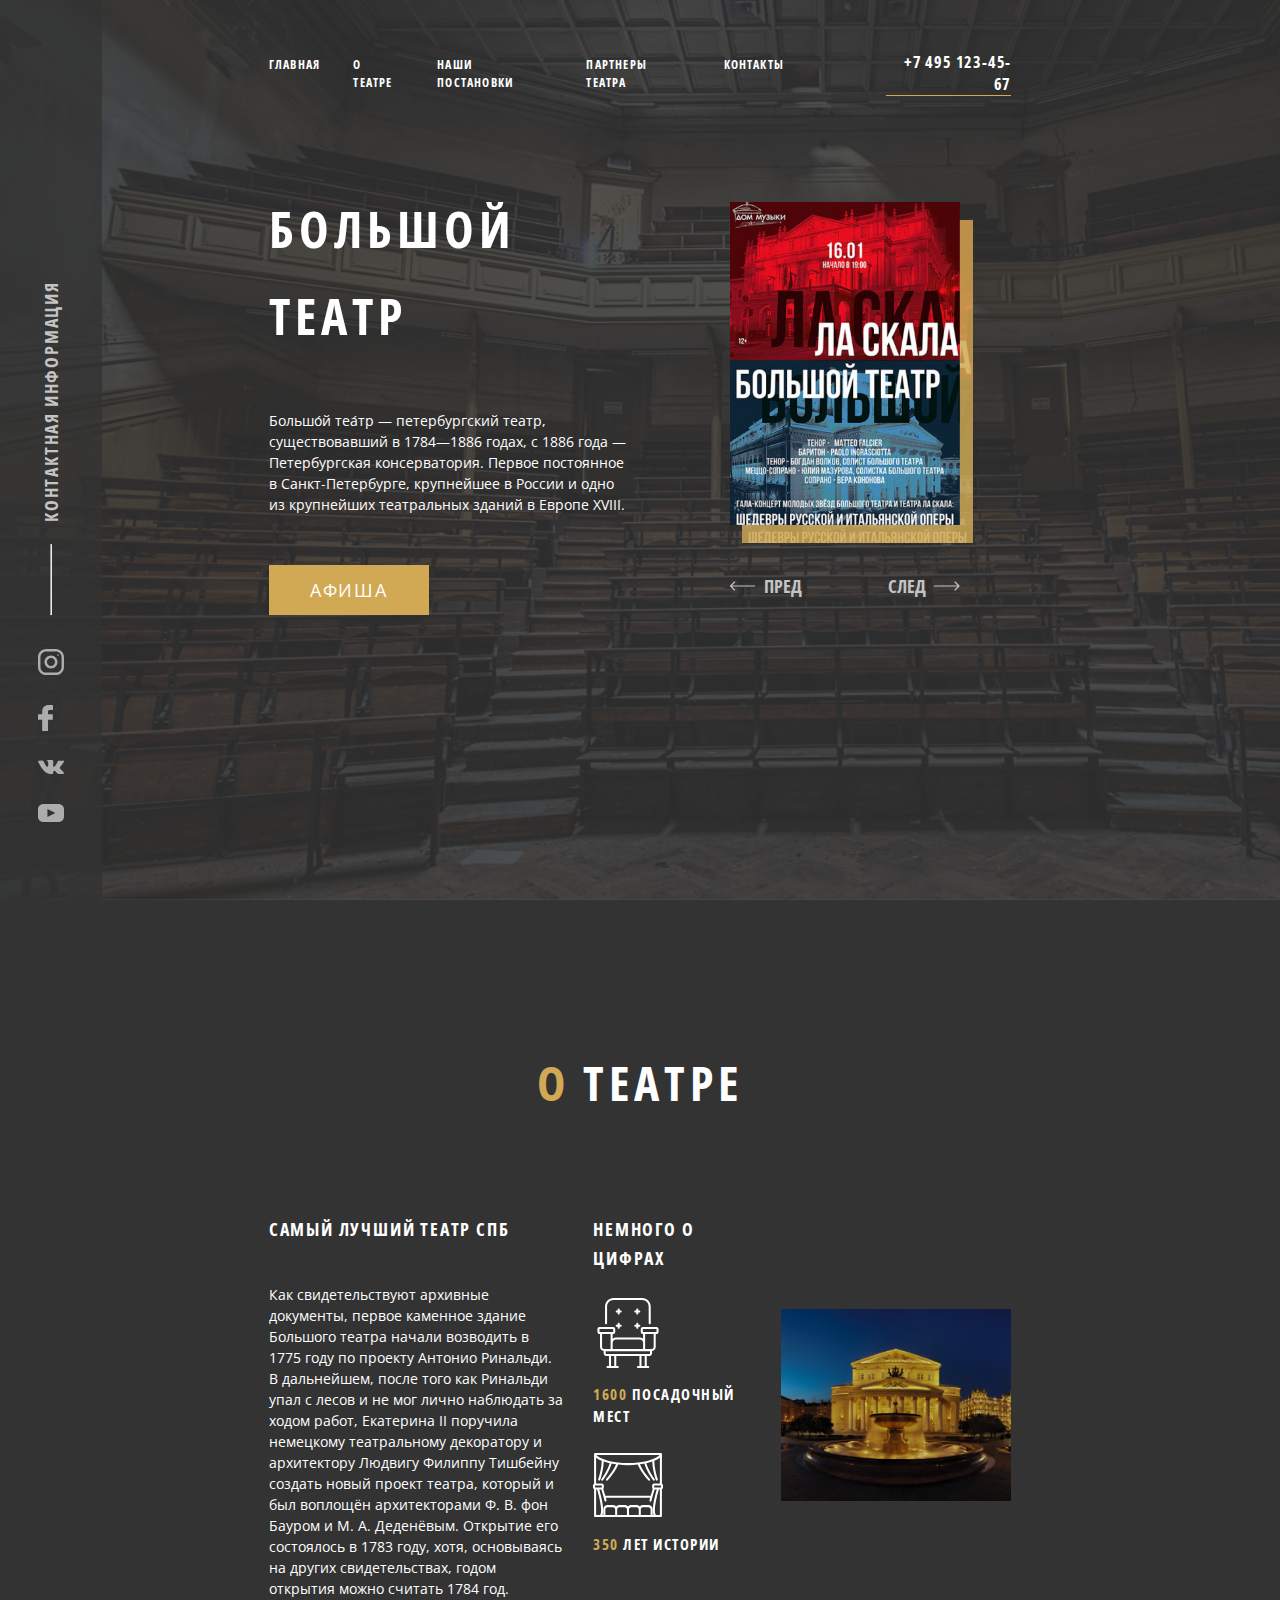
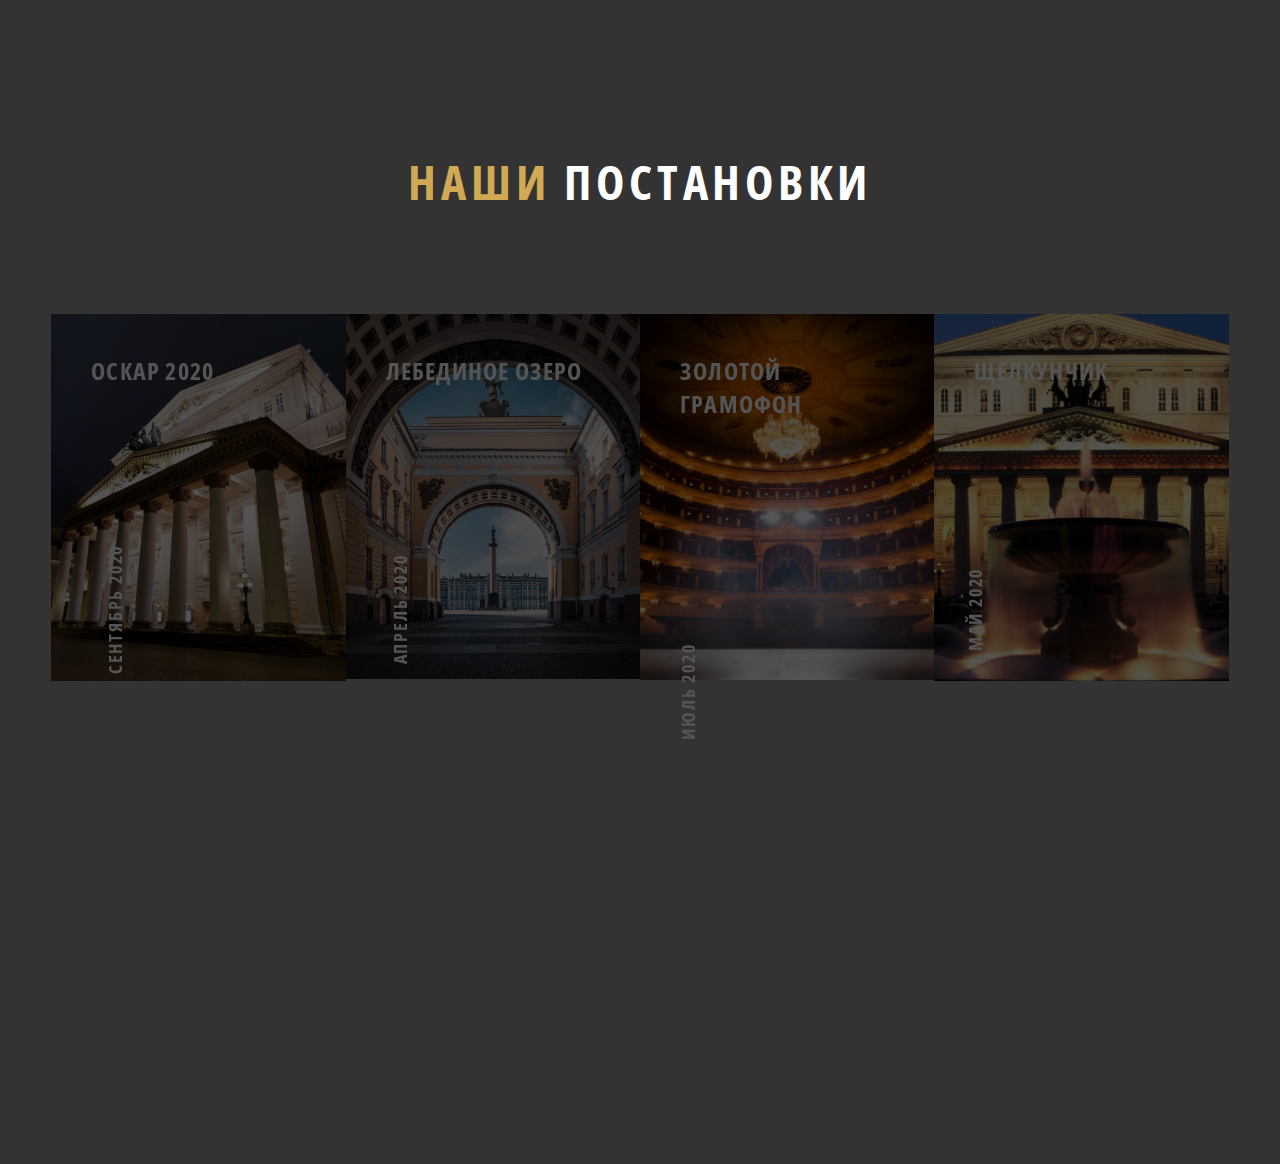
==== commit 4cf5b71e: "Readme.md" ====
--- a/index.html
+++ b/index.html
@@ -75,19 +75,12 @@
             <section class="landing__content center__content">
                 <div class="landing__about">
                     <h1 class="landing__title">Большой театр</h1>
-                    <p class="landing__text">Большо́й теа́тр — петербургский театр, существовавший в 1784—1886 годах, с
-                        1886
-                        года — Петербургская консерватория. Первое постоянное в Санкт-Петербурге, крупнейшее в России и
-                        одно
-                        из крупнейших театральных зданий в Европе XVIII.</p>
+                    <p class="landing__text">Большо́й теа́тр — петербургский театр, существовавший в 1784—1886 годах, с 1886 года — Петербургская консерватория. Первое постоянное в Санкт-Петербурге, крупнейшее в России и одно из крупнейших театральных зданий в Европе XVIII.</p>
                     <button class="landing__button">афиша</button>
                 </div>
                 <div class="landing__slider">
-                    <img src="img/landing/broshure.png" alt="Изображена брошюра или анонс оперы"
-                        class="landing__broshure">
-                    <img src="img/landing/broshure__back.png"
-                        alt="Задний фон брошюры в заливке желтого цвета, видно только правый и нижний край изображения"
-                        class="landing__broshure-back">
+                    <img src="img/landing/broshure.png" alt="Изображена брошюра или анонс оперы" class="landing__broshure">
+                    <img src="img/landing/broshure__back.png" alt="Задний фон брошюры в заливке желтого цвета, видно только правый и нижний край изображения" class="landing__broshure-back">
                     <div class="landing__pagination">
                         <button class="landing__pagination_left"><svg width="41" height="16" viewBox="0 0 41 16"
                                 fill="none" xmlns="http://www.w3.org/2000/svg">
@@ -114,13 +107,9 @@
             <div class="about-theatre__content">
                 <div class="about-theatre__left">
                     <h4 class="about-theatre__subtitle">Самый лучший театр СПБ</h4>
-                    <p class="about-theatre__text">Как свидетельствуют архивные документы, первое каменное здание
-                        Большого театра начали возводить в 1775 году по проекту Антонио Ринальди. В дальнейшем, после
-                        того как Ринальди упал с лесов и не мог лично наблюдать за ходом работ, Екатерина II поручила
-                        немецкому театральному декоратору и архитектору Людвигу Филиппу Тишбейну создать новый проект
-                        театра, который и был воплощён архитекторами Ф. В. фон Бауром и М. А. Деденёвым. Открытие его
-                        состоялось в 1783 году, хотя, основываясь на других свидетельствах, годом открытия можно считать
-                        1784 год.</p>
+                    <p class="about-theatre__text">Как свидетельствуют архивные документы, первое каменное здание Большого театра начали возводить в 1775 году по проекту Антонио Ринальди. В дальнейшем, после того как Ринальди упал с лесов и не мог лично наблюдать за ходом работ, Екатерина
+                        II поручила немецкому театральному декоратору и архитектору Людвигу Филиппу Тишбейну создать новый проект театра, который и был воплощён архитекторами Ф. В. фон Бауром и М. А. Деденёвым. Открытие его состоялось в 1783 году, хотя,
+                        основываясь на других свидетельствах, годом открытия можно считать 1784 год.</p>
                 </div>
                 <div class="about-theatre__middle">
                     <h4 class="about-theatre__subtitle">немного о цифрах</h4>
@@ -157,26 +146,51 @@
                     </div>
                 </div>
                 <div class="about-theatre__right">
-                    <img src="img/mainContent/theatrePicture.png"  class="about-theatre__image" alt="изображение театра в вечернее время">
+                    <img src="img/mainContent/theatrePicture.png" class="about-theatre__image" alt="изображение театра в вечернее время">
                 </div>
             </div>
         </div>
         <div class="our-production center-content">
+            <h2 class="our-production__title"> <span class="gold-text">наши</span> постановки</h2>
+            <div class="our-production__content">
+                <div class="our-production__item" id="product1">
+                    <div class="our-production__text-box">
+                        <h4 class="our-production__subtitle">оскар 2020</h4>
+                        <div class="our-production__text">сентябрь 2020</div>
+                    </div>
+                </div>
+                <div class="our-production__item" id="product2">
+                    <div class="our-production__text-box">
+                        <h4 class="our-production__subtitle">лебединое озеро</h4>
+                        <div class="our-production__text">апрель 2020</div>
+                    </div>
+                </div>
+                <div class="our-production__item" id="product3">
+                    <div class="our-production__text-box">
+                        <h4 class="our-production__subtitle">золотой грамофон</h4>
+                        <div class="our-production__text">июль 2020</div>
+                    </div>
+                </div>
+                <div class="our-production__item" id="product4">
+                    <div class="our-production__text-box">
+                        <h4 class="our-production__subtitle">щелкунчик</h4>
+                        <div class="our-production__text">май 2020</div>
+                    </div>
+                </div>
+            </div>
+            <div class="rewiev">
 
+            </div>
+            <div class="partners">
+
+            </div>
+            <div class="maecenas">
+
+            </div>
+            <div class="footer">
+
+            </div>
         </div>
-        <div class="rewiev">
-
-        </div>
-        <div class="partners">
-
-        </div>
-        <div class="maecenas">
-
-        </div>
-        <div class="footer">
-
-        </div>
-    </div>
 
 </body>
 
--- a/style.css
+++ b/style.css
@@ -79,7 +79,82 @@
 }
 
 .our-production {
+  display: flex;
+  flex-direction: column;
+  justify-content: center;
+  align-items: center;
   padding-top: 150px;
+  gap: 100px;
+}
+.our-production__title {
+  text-align: center;
+  letter-spacing: 0.1em;
+  text-transform: uppercase;
+  font-family: "Open Sans Condensed";
+  font-size: 48px;
+  line-height: 65px;
+  color: #FFFFFF;
+}
+.our-production__content {
+  display: flex;
+  flex-direction: row;
+  justify-content: center;
+  align-items: center;
+}
+.our-production__item {
+  filter: brightness(0.33);
+  min-width: 23vw;
+  min-height: 450px;
+  background-size: contain;
+  background-repeat: no-repeat;
+}
+.our-production__text-box {
+  padding: 40px;
+  display: flex;
+  flex-direction: column;
+  justify-content: space-between;
+  align-items: flex-start;
+  gap: 247px;
+  position: relative;
+}
+.our-production__subtitle {
+  font-style: normal;
+  letter-spacing: 0.05em;
+  text-transform: uppercase;
+  color: #FFFFFF;
+  font-family: "Open Sans Condensed";
+  font-size: 24px;
+  line-height: 33px;
+  color: #FFFFFF;
+}
+.our-production__text {
+  transform: rotate(270deg);
+  font-style: normal;
+  letter-spacing: 0.1em;
+  text-transform: uppercase;
+  font-family: "Open Sans Condensed";
+  font-size: 18px;
+  line-height: 25px;
+  color: #FFFFFF;
+  position: absolute;
+  top: 250%;
+  left: 0;
+}
+
+#product1 {
+  background-image: url(img/mainContent/our-production/September.png);
+}
+
+#product2 {
+  background-image: url(img/mainContent/our-production/April.png);
+}
+
+#product3 {
+  background-image: url(img/mainContent/our-production/July.png);
+}
+
+#product4 {
+  background-image: url(img/mainContent/our-production/May.png);
 }
 
 * {
@@ -284,7 +359,7 @@
 }
 .menu__link {
   font-family: "Open Sans Condensed";
-  font-size: 14px;
+  font-size: 12px;
   line-height: 18px;
   color: #FFFFFF;
   text-transform: uppercase;
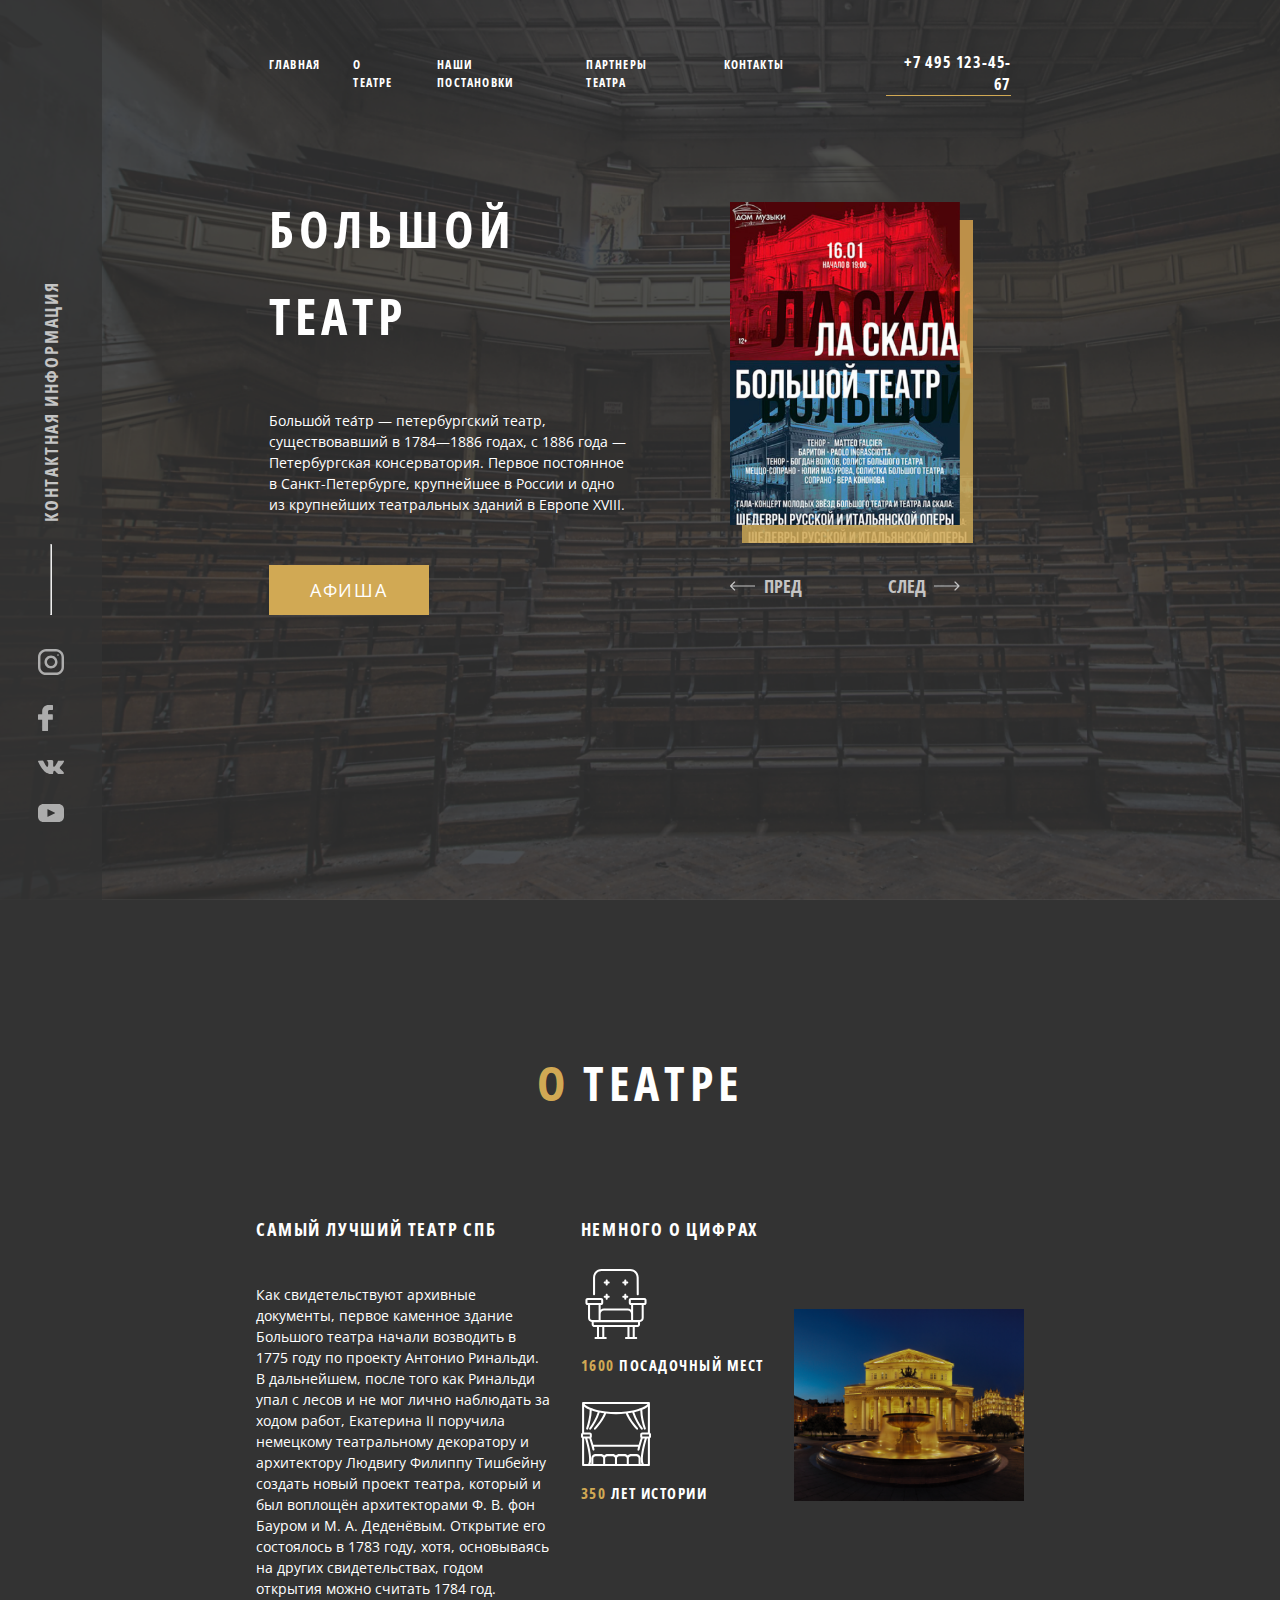
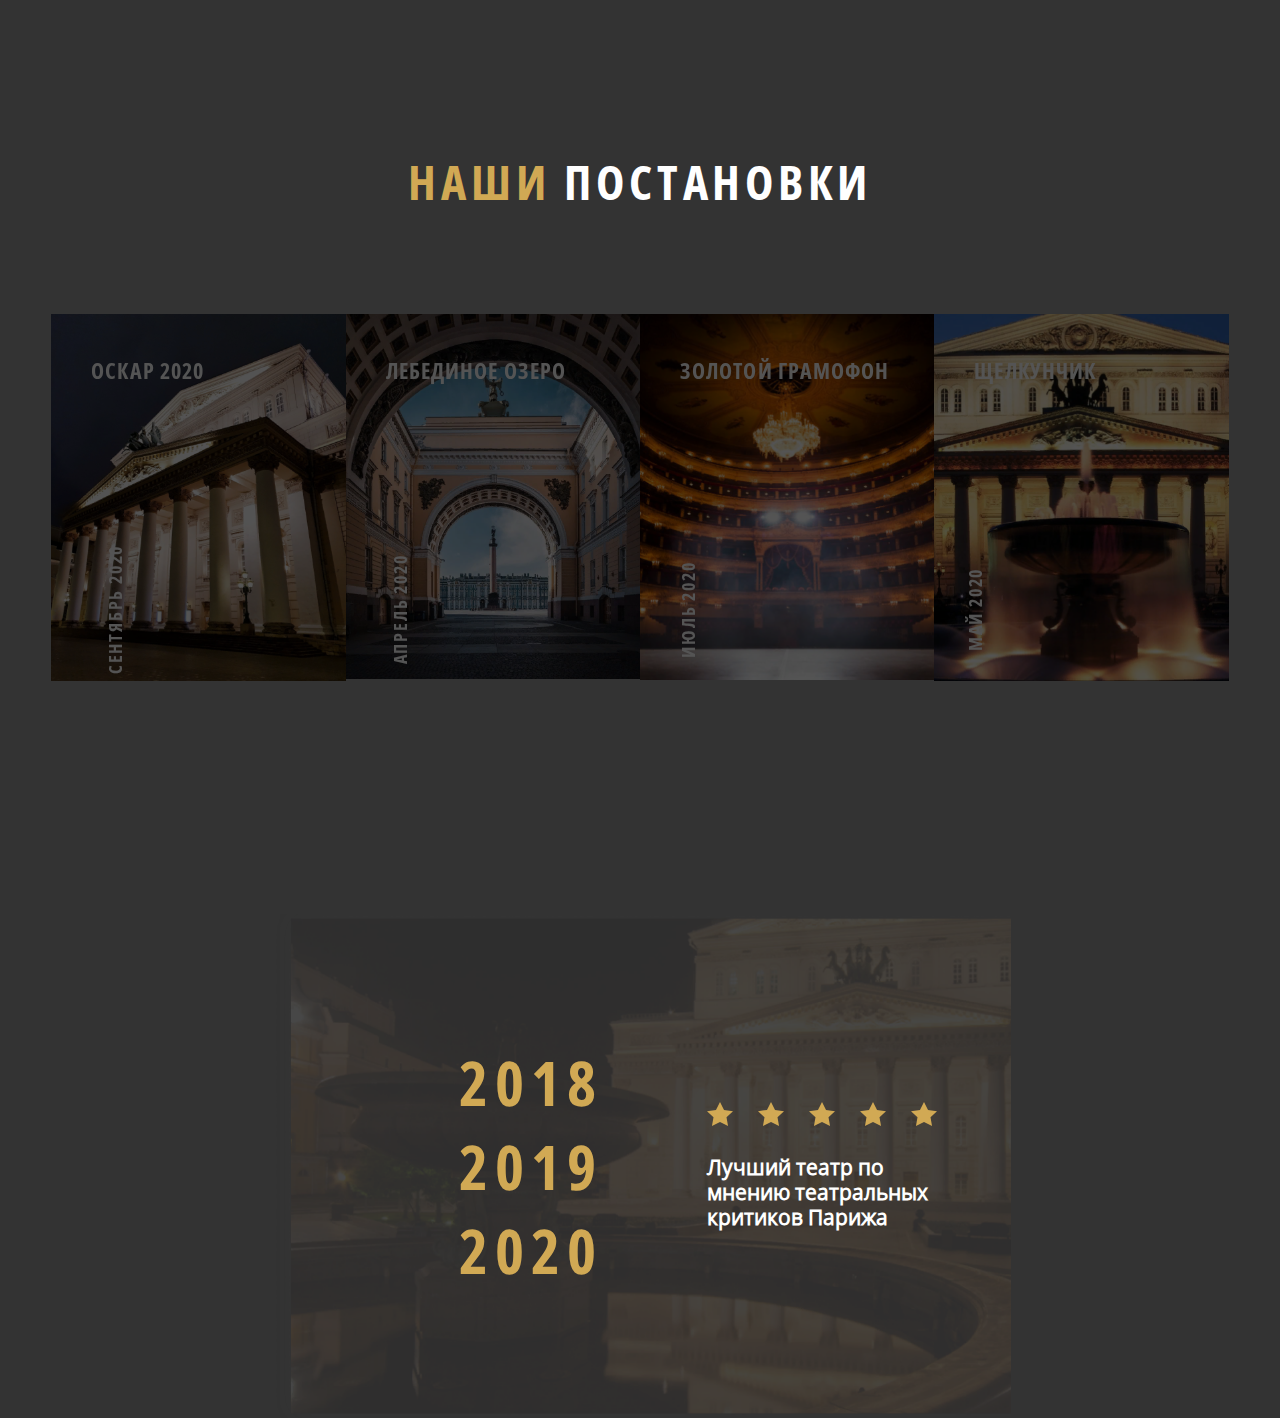
==== commit 5e10845a: "Added rewiev content" ====
--- a/index.html
+++ b/index.html
@@ -102,7 +102,7 @@
         </div>
     </main>
     <div class="background">
-        <div class="about-theatre center-content">
+        <div class="about-theatre">
             <h2 class="about-theatre__title"> <span class="gold-text">о </span>театре</h2>
             <div class="about-theatre__content">
                 <div class="about-theatre__left">
@@ -150,7 +150,7 @@
                 </div>
             </div>
         </div>
-        <div class="our-production center-content">
+        <div class="our-production">
             <h2 class="our-production__title"> <span class="gold-text">наши</span> постановки</h2>
             <div class="our-production__content">
                 <div class="our-production__item" id="product1">
@@ -178,20 +178,32 @@
                     </div>
                 </div>
             </div>
-            <div class="rewiev">
-
-            </div>
-            <div class="partners">
-
-            </div>
-            <div class="maecenas">
-
-            </div>
-            <div class="footer">
-
-            </div>
-        </div>
-
+        </div>
+        <div class="rating center-content">
+            <div class="rating__years">
+                <h2 class="rating__year">2018</h2>
+                <h2 class="rating__year">2019</h2>
+                <h2 class="rating__year">2020</h2>
+            </div>
+            <div class="rating__text-box">
+                <div class="rating__stars">
+                    <img src="img/mainContent/rating/stars.svg" alt="5-звездочный рейтинг">
+                </div>
+                <div class="rating__text">Лучший театр по мнению театральных критиков Парижа</div>
+            </div>
+        </div>
+        <div class="rewiev">
+
+        </div>
+        <div class="partners">
+
+        </div>
+        <div class="maecenas">
+
+        </div>
+        <div class="footer">
+
+        </div>
 </body>
 
 </html>--- a/style.css
+++ b/style.css
@@ -3,8 +3,8 @@
 }
 
 .center-content {
-  padding-left: 21vw;
-  padding-right: 21vw;
+  margin-left: 21vw;
+  margin-right: 21vw;
 }
 
 .gold-text {
@@ -84,7 +84,7 @@
   justify-content: center;
   align-items: center;
   padding-top: 150px;
-  gap: 100px;
+  padding-bottom: 150px;
 }
 .our-production__title {
   text-align: center;
@@ -100,6 +100,7 @@
   flex-direction: row;
   justify-content: center;
   align-items: center;
+  padding-top: 100px;
 }
 .our-production__item {
   filter: brightness(0.33);
@@ -107,6 +108,11 @@
   min-height: 450px;
   background-size: contain;
   background-repeat: no-repeat;
+  transition: 0.5s;
+  cursor: pointer;
+}
+.our-production__item:hover {
+  filter: brightness(1);
 }
 .our-production__text-box {
   padding: 40px;
@@ -121,9 +127,8 @@
   font-style: normal;
   letter-spacing: 0.05em;
   text-transform: uppercase;
-  color: #FFFFFF;
-  font-family: "Open Sans Condensed";
-  font-size: 24px;
+  font-family: "Open Sans Condensed";
+  font-size: 22px;
   line-height: 33px;
   color: #FFFFFF;
 }
@@ -155,6 +160,38 @@
 
 #product4 {
   background-image: url(img/mainContent/our-production/May.png);
+}
+
+.rating {
+  background-image: url(img/mainContent/rating/theatre.png);
+  background-repeat: no-repeat;
+  background-size: cover;
+  display: flex;
+  flex-direction: row;
+  gap: 103px;
+  padding: 126px 95px 126px 190px;
+}
+.rating__year {
+  font-weight: 700;
+  letter-spacing: 7.2px;
+  font-family: "Open Sans Condensed";
+  font-size: 62px;
+  line-height: normal;
+  color: #D1A954;
+}
+.rating__text-box {
+  display: flex;
+  flex-direction: column;
+  gap: 25px;
+  align-items: center;
+  justify-content: center;
+}
+.rating__text {
+  font-weight: 700;
+  font-family: "Open Sans";
+  font-size: 21px;
+  line-height: 120%;
+  color: #FFFFFF;
 }
 
 * {
